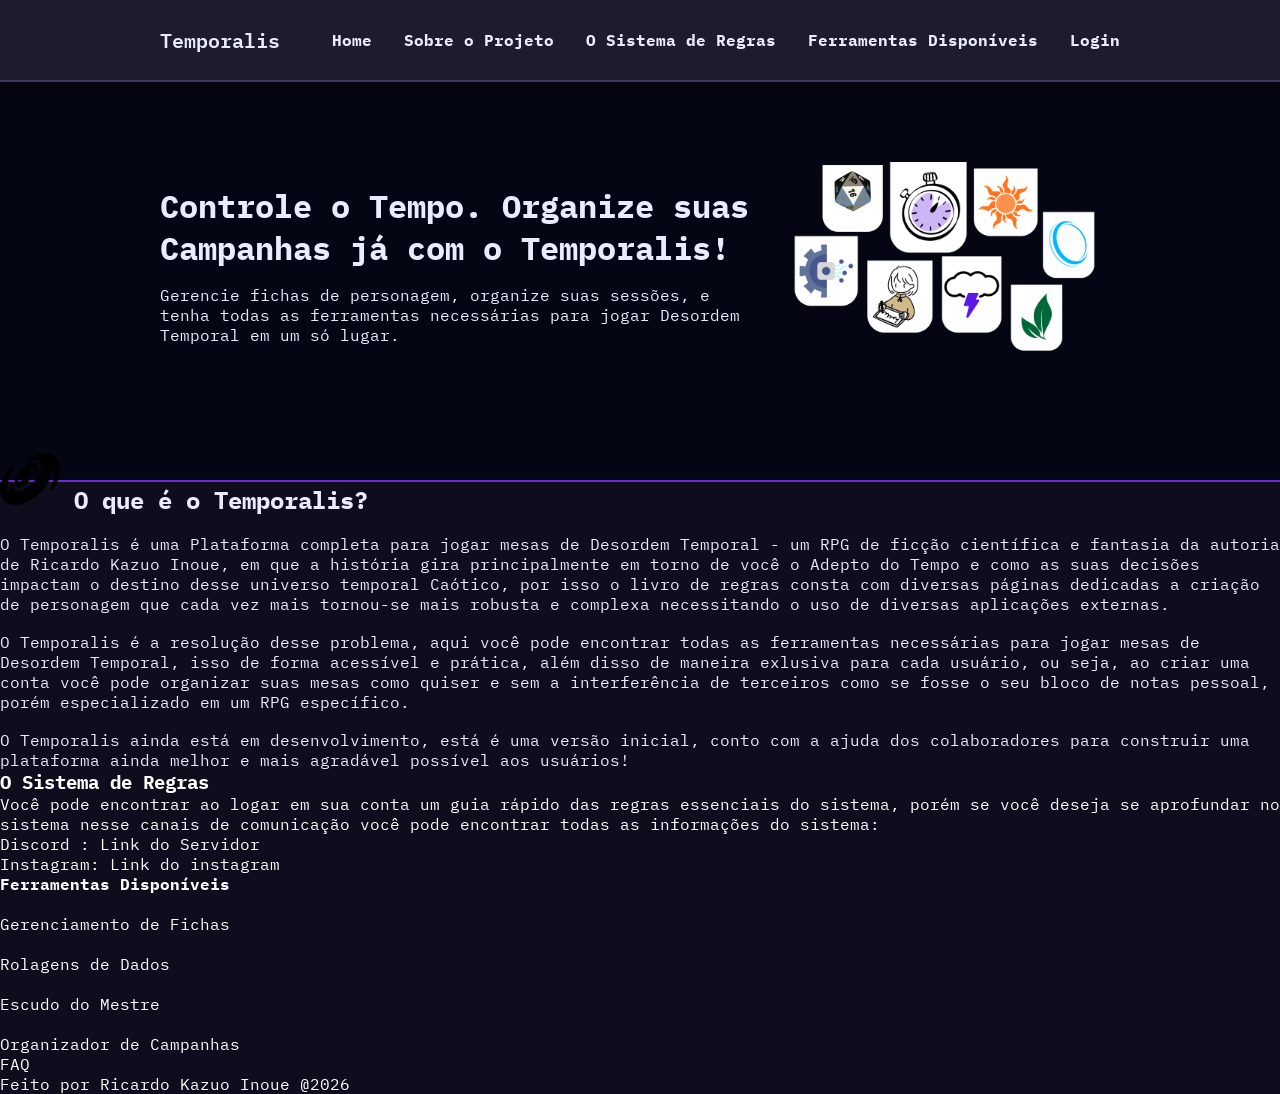
==== index.html @ dd75ac4f "-Homepage" ====
<!DOCTYPE html>
<html lang="en">
<head>
    <meta charset="UTF-8">
    <meta name="viewport" content="width=device-width, initial-scale=1.0">
    <link rel="stylesheet" href="style.css">
    <title> Desordem Temporal RPG - Organize Suas Mesas e Fichas </title>
</head>
<body>
    
    <header>  
    <nav> 
        <span class ="titulo"> Temporalis </span>

        <ul class = "links"> 
        <li> <a> Home </a> </li>
        <li> <a> Sobre o Projeto </a> </li>
        <li> <a> O Sistema de Regras </a> </li>
        <li> <a> Ferramentas Disponíveis </a> </li>
        <li> <a> Login </a> </li>
        </ul>
    </nav>
    </header>

    <main> 
        <div class = "banner"> 

        <div class = "texto_apresentacao"> 
        <h1> Controle o Tempo. Organize suas Campanhas já com o Temporalis!</h1>
        <p> Gerencie fichas de personagem, organize suas sessões, e tenha todas as ferramentas necessárias para jogar Desordem Temporal em um só lugar.  </p>
        </div>

        <div class = "imagem_banner"> 
            <img src = "img/banner.png" > 
        </div>

        </div>
        <div class = "sobre"> 
  <h2> <img src="img/spiral.png">  O que é o Temporalis? </h2>
<p> O Temporalis é uma Plataforma completa para jogar mesas de Desordem Temporal - um RPG de ficção científica e fantasia da autoria de Ricardo Kazuo Inoue, em que a história gira principalmente em torno de você o Adepto do Tempo e como as suas decisões impactam o destino desse universo temporal Caótico, por isso o livro de regras consta com diversas páginas dedicadas a criação de personagem que cada vez mais tornou-se mais robusta e complexa necessitando o uso de diversas aplicações externas.</p>
<p> O Temporalis é a resolução desse problema, aqui você pode encontrar todas as ferramentas necessárias para jogar mesas de Desordem Temporal, isso de forma acessível e prática, além disso de maneira exlusiva para cada usuário, ou seja, ao criar uma conta você pode organizar suas mesas como quiser e sem a interferência de terceiros como se fosse o seu bloco de notas pessoal, porém especializado em um RPG específico. </p>
<p> O Temporalis ainda está em desenvolvimento, está é uma versão inicial, conto com a ajuda dos colaboradores para construir uma plataforma ainda melhor e mais agradável possível aos usuários!</p>
</div>

    <div class = "sistema_regras"> 
        <h3> O Sistema de Regras </h3>
        <p> Você pode encontrar ao logar em sua conta um guia rápido das regras essenciais do sistema, porém se você deseja se aprofundar no sistema nesse canais de comunicação você pode encontrar todas as informações do sistema: </p>
        <div class = "card_contato"> 
            <p> Discord : Link do Servidor </p>
            <p> Instagram:  Link do instagram </p>
        </div>
    </div>

    <div class = "ferramentas"> 
        <h4> Ferramentas Disponíveis </h4>
        <div class = "cards"> 
            <div class = "fichas">
                <img src = "">
                <p> Gerenciamento de Fichas</p>
                 </div>

                 <div class = "dados">
                <img src = "">
                <p> Rolagens de Dados</p>
                 </div>

                 <div class = "Mestre">
                     <img src = "">
                <p> Escudo do Mestre </p>
                 </div>

                 <div class = "campanhas">
                     <img src = "">
                <p> Organizador de Campanhas </p>
                 </div>
        </div>
    </div>

    <div class = "FAQ"> 
        <p> FAQ </p>
    </div>
    
    <footer> 
        Feito por Ricardo Kazuo Inoue @2026
    </footer>

    </main>

   
</body>
</html>
---- style.css ----
@import url('https://fonts.googleapis.com/css2?family=IBM+Plex+Mono:ital,wght@0,100;0,200;0,300;0,400;0,500;0,600;0,700;1,100;1,200;1,300;1,400;1,500;1,600;1,700&family=Merriweather:ital,opsz,wght@0,18..144,300..900;1,18..144,300..900&display=swap');

* {
    margin: 0;
    padding: 0;
    box-sizing: border-box;
}

body {
    background-color: #0F0C1D;
    color: white;
    font-family: IBM Plex Mono, monospace;
}

a {
    text-decoration: none;
}

ul {
    list-style: none;
}

nav {
    background-color: #1E1B2E;
    border-bottom: solid #3D375E 2px;
    max-width: 100%;
    margin: auto; 
    padding: 24px 160px;
    display: flex;
    flex-direction: row;
    justify-content: space-between;
    align-items: center;
}

.titulo {
    font-size: 20px;
    font-weight: 600;
    color: #EAECFB;
    
   
}

.links {
    display: flex;
    flex-direction: row;
    font-weight: bold;
    gap: 32px;
    color: #EAECFB;
}

main {
    display: flex;
    flex-direction: column;
    background-color: #050614;
    border-bottom: solid #6D28D9 2px;
    height: 400px;
    max-width: 1920px;
}

.banner {
    display: flex;
    flex-direction: row; 
    justify-content: space-between;
    align-items: center;

    padding: 80px 160px;
}

.texto_apresentacao {
    display: flex;
    flex-direction: column;
    gap: 16px;
    max-width: 600px; 
    color: #EAECFB;
}

.texto_apresentacao h1 {
    font-size: 32px;
    color: #EAECFB;
}

.imagem_banner img{
    width: 500px;
    max-width: 100%;
}

.sobre {
    display: flex;
    flex-direction: column;
    align-items: flex-start;
    gap: 18px;
    font-size: 16px;
    color: #EAECFB;
}
.sobre img {
    width: 60px;
    height: 60px;
}
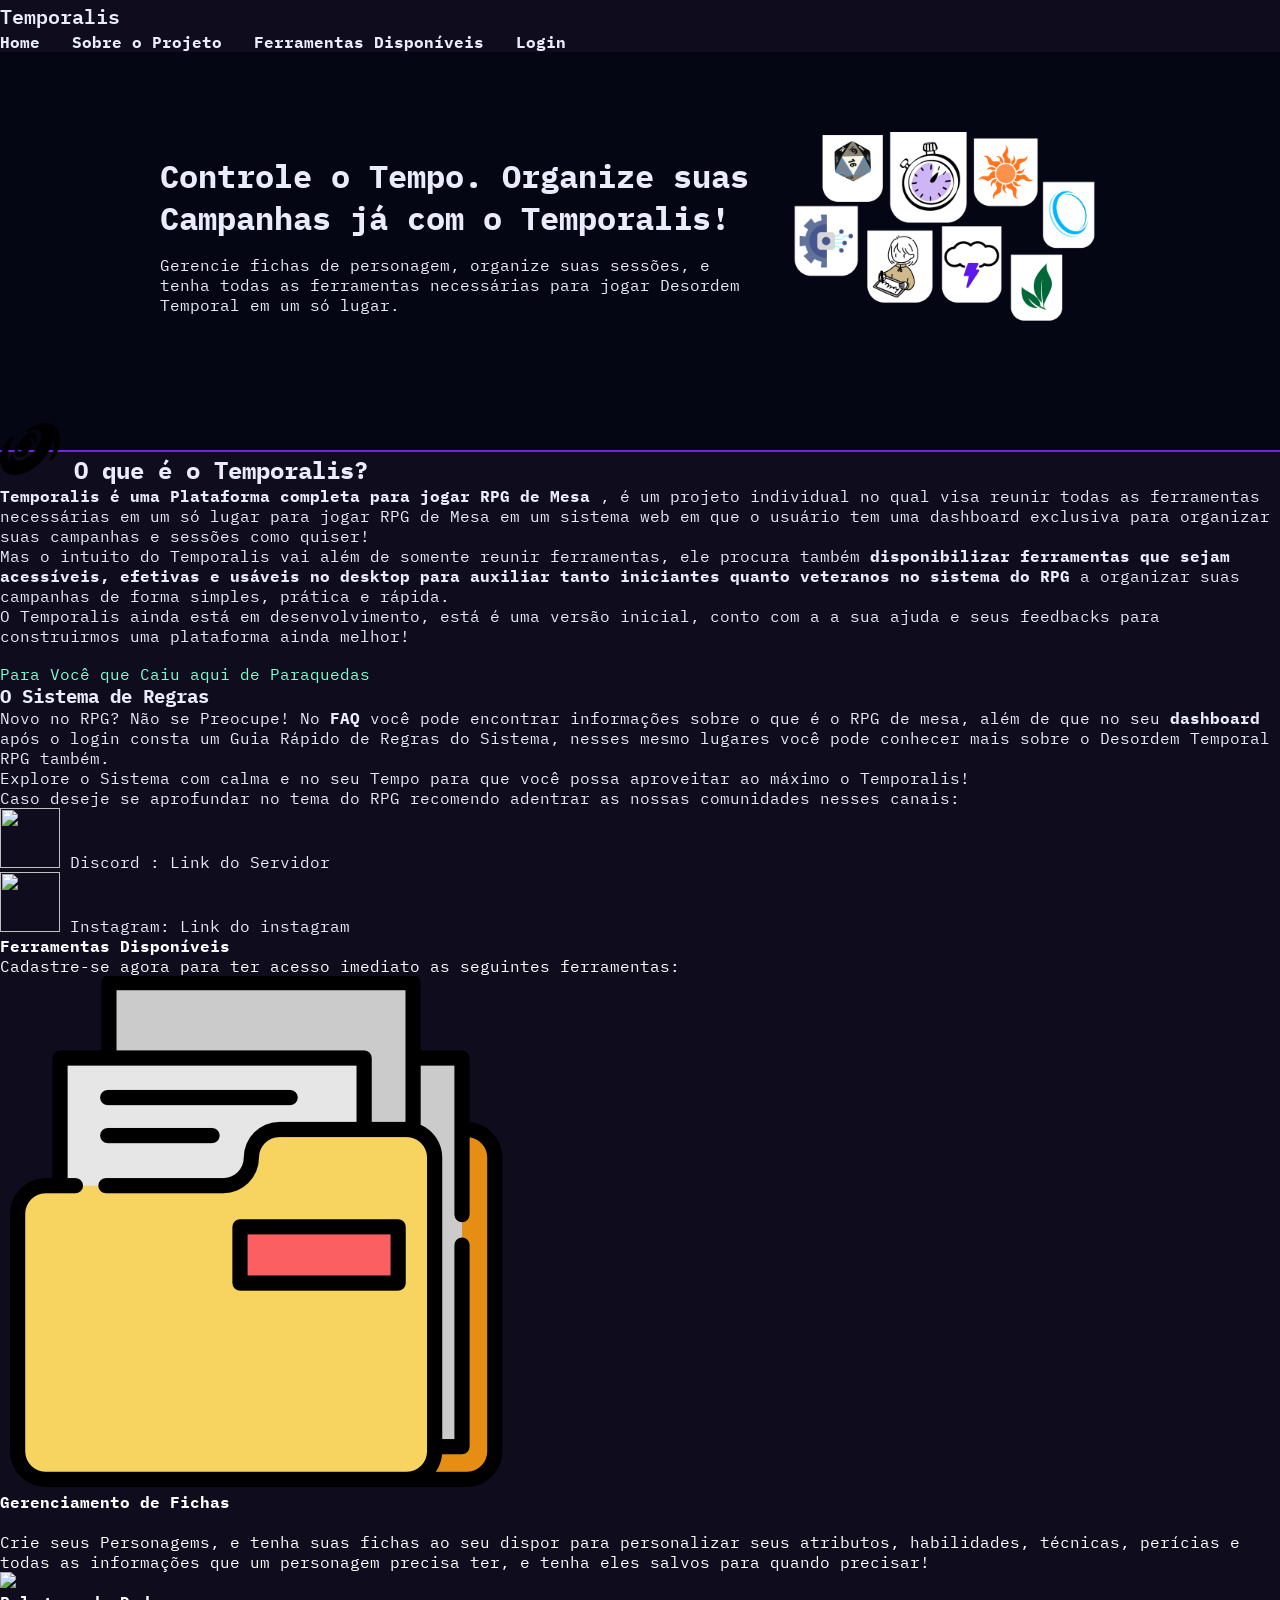
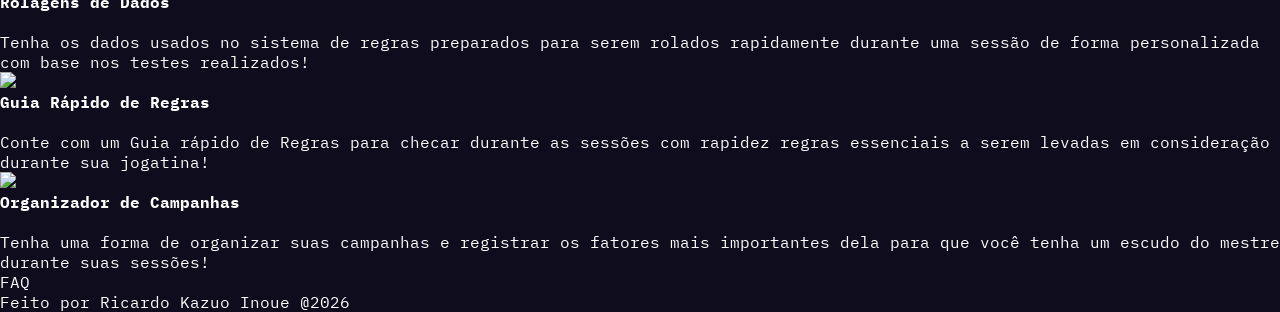
==== commit a5cfcbae: "- Mudança nos Títulos" ====
--- a/index.html
+++ b/index.html
@@ -4,22 +4,21 @@
     <meta charset="UTF-8">
     <meta name="viewport" content="width=device-width, initial-scale=1.0">
     <link rel="stylesheet" href="style.css">
-    <title> Desordem Temporal RPG - Organize Suas Mesas e Fichas </title>
+    <title> Temporalis - Organize Suas Mesas e Fichas </title>
 </head>
 <body>
     
     <header>  
-    <nav> 
+    <div class = "nav">
         <span class ="titulo"> Temporalis </span>
 
         <ul class = "links"> 
         <li> <a> Home </a> </li>
         <li> <a> Sobre o Projeto </a> </li>
-        <li> <a> O Sistema de Regras </a> </li>
         <li> <a> Ferramentas Disponíveis </a> </li>
         <li> <a> Login </a> </li>
         </ul>
-    </nav>
+    </div>
     </header>
 
     <main> 
@@ -36,42 +35,71 @@
 
         </div>
         <div class = "sobre"> 
-  <h2> <img src="img/spiral.png">  O que é o Temporalis? </h2>
-<p> O Temporalis é uma Plataforma completa para jogar mesas de Desordem Temporal - um RPG de ficção científica e fantasia da autoria de Ricardo Kazuo Inoue, em que a história gira principalmente em torno de você o Adepto do Tempo e como as suas decisões impactam o destino desse universo temporal Caótico, por isso o livro de regras consta com diversas páginas dedicadas a criação de personagem que cada vez mais tornou-se mais robusta e complexa necessitando o uso de diversas aplicações externas.</p>
-<p> O Temporalis é a resolução desse problema, aqui você pode encontrar todas as ferramentas necessárias para jogar mesas de Desordem Temporal, isso de forma acessível e prática, além disso de maneira exlusiva para cada usuário, ou seja, ao criar uma conta você pode organizar suas mesas como quiser e sem a interferência de terceiros como se fosse o seu bloco de notas pessoal, porém especializado em um RPG específico. </p>
-<p> O Temporalis ainda está em desenvolvimento, está é uma versão inicial, conto com a ajuda dos colaboradores para construir uma plataforma ainda melhor e mais agradável possível aos usuários!</p>
+  <div class = "texto_sobre"> 
+    <h2> <img class = "espiral" src="img/spiral.png">  O que é o Temporalis? </h2>
+<p> <strong>  Temporalis é uma Plataforma completa para jogar RPG de Mesa </strong>, é um projeto individual no qual visa reunir todas as ferramentas necessárias em um só lugar para jogar RPG de Mesa em um sistema web em que o usuário tem uma dashboard exclusiva para organizar suas campanhas e sessões como quiser!  </p>
+<p> Mas o intuito do Temporalis vai além de somente reunir ferramentas, ele procura também <strong> disponibilizar ferramentas que sejam acessíveis, efetivas e usáveis no desktop para auxiliar tanto iniciantes quanto veteranos no sistema do RPG </strong> a organizar suas campanhas de forma simples, prática e rápida.  </p>
+<p> O Temporalis ainda está em desenvolvimento, está é uma versão inicial, conto com a a sua ajuda e seus feedbacks para construirmos uma plataforma ainda melhor! </p>
 </div>
 
-    <div class = "sistema_regras"> 
+<div class="card_regras"> 
+<div class = "texto_sistema_regras"> 
+        <span style = "color:aquamarine;"> Para Você que Caiu aqui de Paraquedas </span>
         <h3> O Sistema de Regras </h3>
-        <p> Você pode encontrar ao logar em sua conta um guia rápido das regras essenciais do sistema, porém se você deseja se aprofundar no sistema nesse canais de comunicação você pode encontrar todas as informações do sistema: </p>
-        <div class = "card_contato"> 
-            <p> Discord : Link do Servidor </p>
-            <p> Instagram:  Link do instagram </p>
+        <p> Novo no RPG? Não se Preocupe! No <strong> FAQ </strong> você pode encontrar informações sobre o que é o RPG de mesa, além de que no seu <strong> dashboard </strong> após o login consta um Guia Rápido de Regras do Sistema, nesses mesmo lugares você pode conhecer mais sobre o Desordem Temporal RPG também. </p>
+        <p> Explore o Sistema com calma e no seu Tempo para que você possa aproveitar ao máximo o Temporalis! </p>
+        <p> Caso deseje se aprofundar no tema do RPG recomendo adentrar as nossas comunidades nesses canais: </p>
+        <div> 
+            <p> <img class="imagems_card_regras" src="img/discord.png"> Discord : Link do Servidor </p>
+            <p> <img class="imagems_card_regras" src = "img/instagram.png"> Instagram:  Link do instagram </p>
         </div>
     </div>
+</div>
+</div>
+
 
     <div class = "ferramentas"> 
-        <h4> Ferramentas Disponíveis </h4>
+        <h4 class = "titulo_ferramentas"> Ferramentas Disponíveis </h4>
+        <p> Cadastre-se agora para ter acesso imediato as seguintes ferramentas:</p>
         <div class = "cards"> 
-            <div class = "fichas">
-                <img src = "">
-                <p> Gerenciamento de Fichas</p>
+            <div class = "card_ferramenta">
+                <img class = "img_ferramentas" src = "img/pasta.png">
+
+                <div class = "texto_card"> 
+                <strong> <p> Gerenciamento de Fichas</p> </strong> <br>
+                <p> Crie seus Personagems, e tenha suas fichas ao seu dispor para personalizar seus atributos, habilidades, técnicas, perícias e todas as informações que um personagem precisa ter, e tenha eles salvos para quando precisar!</p>
+                </div>
+
                  </div>
 
-                 <div class = "dados">
-                <img src = "">
-                <p> Rolagens de Dados</p>
+                 <div class = "card_ferramenta">
+                <img class = "img_ferramentas" src = "img/d20.png">
+
+                <div class = "texto_card">
+                <strong> <p> Rolagens de Dados</p> </strong> <br>
+                <p> Tenha os dados usados no sistema de regras preparados para serem rolados rapidamente durante uma sessão de forma personalizada com base nos testes realizados! </p>
+                </div>
+
                  </div>
 
-                 <div class = "Mestre">
-                     <img src = "">
-                <p> Escudo do Mestre </p>
+                 <div class = "card_ferramenta">
+                     <img class = "img_ferramentas" src = "img/livro.png">
+
+                <div class = "texto_card">
+                <strong> <p> Guia Rápido de Regras </p> </strong> <br>
+                <p> Conte com um Guia rápido de Regras para checar durante as sessões com rapidez regras essenciais a serem levadas em consideração durante sua jogatina! </p>
+                </div>
+
                  </div>
 
-                 <div class = "campanhas">
-                     <img src = "">
-                <p> Organizador de Campanhas </p>
+                 <div class = "card_ferramenta">
+                     <img class = "img_ferramentas" src = "img/mapa.png">
+
+                <div class = "texto_card">
+                <strong> <p> Organizador de Campanhas </p> </strong>  <br>
+                <p> Tenha uma forma de organizar suas campanhas e registrar os fatores mais importantes dela para que você tenha um escudo do mestre durante suas sessões! </p>
+                </div>
+                  
                  </div>
         </div>
     </div>
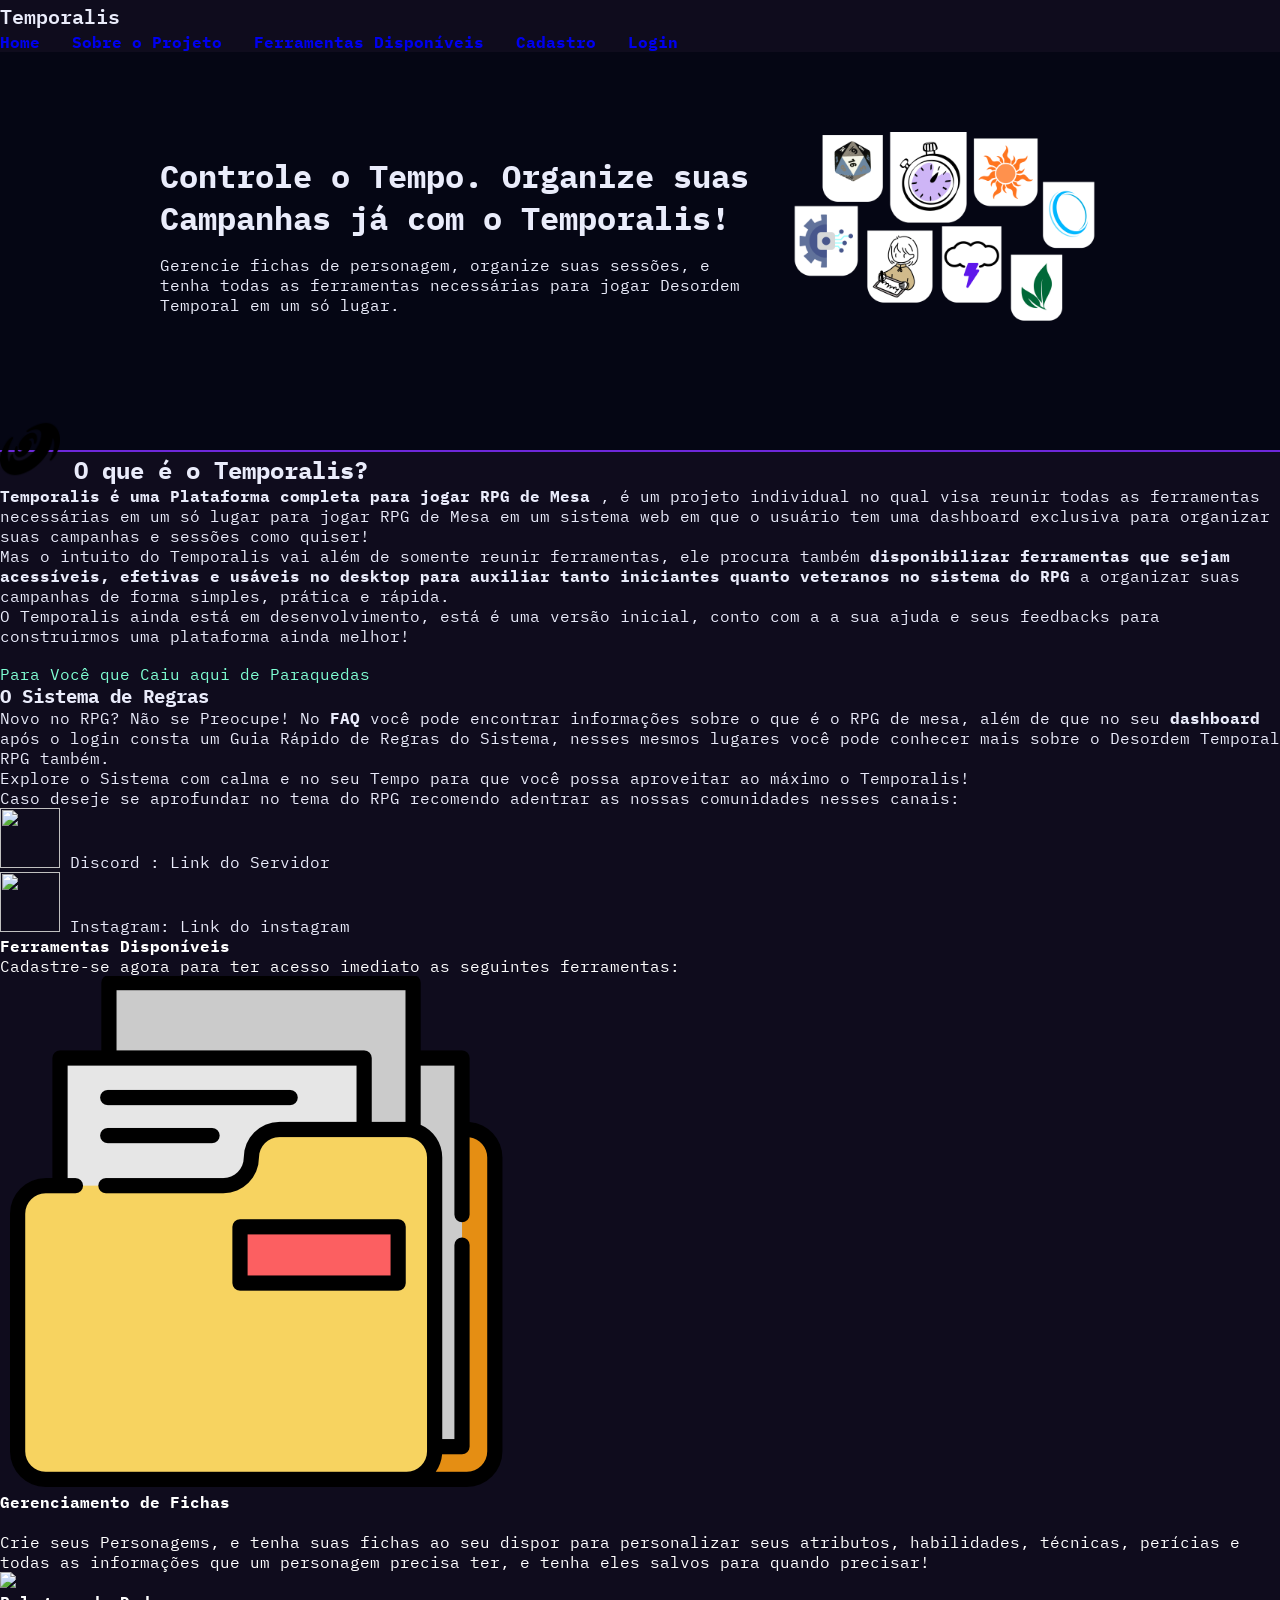
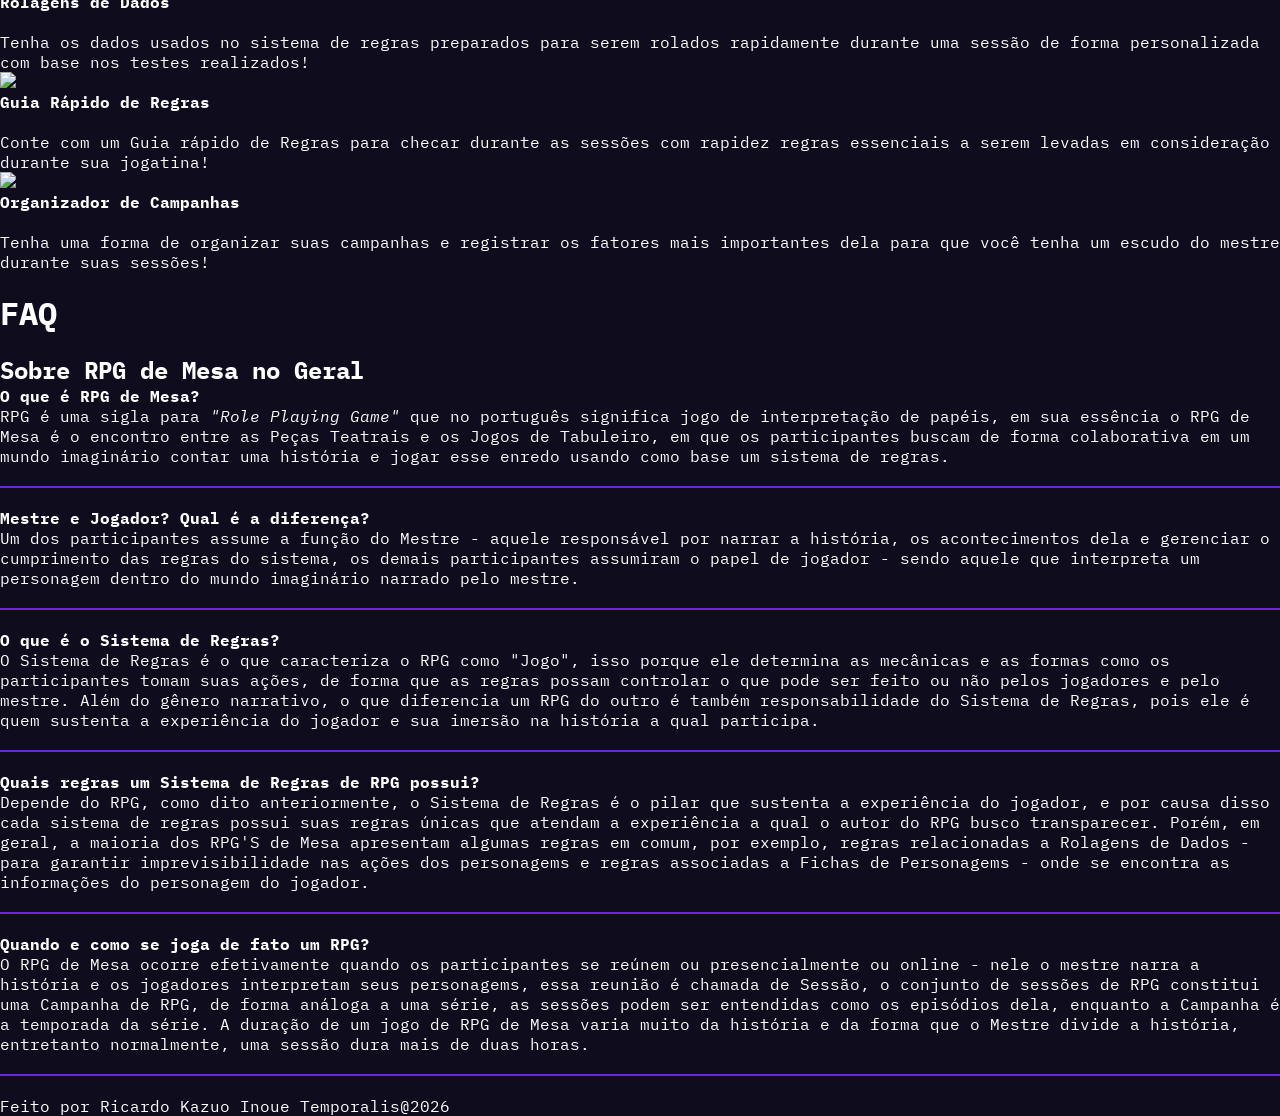
==== commit 41b26693: "Links" ====
--- a/index.html
+++ b/index.html
@@ -1,119 +1,182 @@
 <!DOCTYPE html>
 <html lang="en">
+
 <head>
     <meta charset="UTF-8">
     <meta name="viewport" content="width=device-width, initial-scale=1.0">
     <link rel="stylesheet" href="style.css">
     <title> Temporalis - Organize Suas Mesas e Fichas </title>
 </head>
+
 <body>
-    
-    <header>  
-    <div class = "nav">
-        <span class ="titulo"> Temporalis </span>
 
-        <ul class = "links"> 
-        <li> <a> Home </a> </li>
-        <li> <a> Sobre o Projeto </a> </li>
-        <li> <a> Ferramentas Disponíveis </a> </li>
-        <li> <a> Login </a> </li>
-        </ul>
-    </div>
+    <header>
+        <div class="nav">
+            <span class="titulo"> Temporalis </span>
+
+            <ul class="links">
+                <li> <a href = "#"> Home </a> </li>
+                <li> <a href = "#sobre"> Sobre o Projeto </a> </li>
+                <li> <a href = "#ferramentas"> Ferramentas Disponíveis </a> </li>
+                <li> <a href = "cadastro.html"> Cadastro </a> </li>
+                <li> <a href = "login.html"> Login </a> </li>
+            </ul>
+        </div>
     </header>
 
-    <main> 
-        <div class = "banner"> 
+    <main>
+        <div class="banner">
 
-        <div class = "texto_apresentacao"> 
-        <h1> Controle o Tempo. Organize suas Campanhas já com o Temporalis!</h1>
-        <p> Gerencie fichas de personagem, organize suas sessões, e tenha todas as ferramentas necessárias para jogar Desordem Temporal em um só lugar.  </p>
+            <div class="texto_apresentacao">
+                <h1> Controle o Tempo. Organize suas Campanhas já com o Temporalis!</h1>
+                <p> Gerencie fichas de personagem, organize suas sessões, e tenha todas as ferramentas necessárias para
+                    jogar Desordem Temporal em um só lugar. </p>
+            </div>
+
+            <div class="imagem_banner">
+                <img src="img/banner.png">
+            </div>
+
+        </div>
+        <div class="sobre">
+            <div class="texto_sobre">
+                <h2> <img class="espiral" src="img/spiral.png"> O que é o Temporalis? </h2>
+                <p> <strong> Temporalis é uma Plataforma completa para jogar RPG de Mesa </strong>, é um projeto
+                    individual no qual visa reunir todas as ferramentas necessárias em um só lugar para jogar RPG de
+                    Mesa em um sistema web em que o usuário tem uma dashboard exclusiva para organizar suas campanhas e
+                    sessões como quiser! </p>
+                <p> Mas o intuito do Temporalis vai além de somente reunir ferramentas, ele procura também <strong>
+                        disponibilizar ferramentas que sejam acessíveis, efetivas e usáveis no desktop para auxiliar
+                        tanto iniciantes quanto veteranos no sistema do RPG </strong> a organizar suas campanhas de
+                    forma simples, prática e rápida. </p>
+                <p> O Temporalis ainda está em desenvolvimento, está é uma versão inicial, conto com a a sua ajuda e
+                    seus feedbacks para construirmos uma plataforma ainda melhor! </p>
+            </div>
+
+            <div class="card_regras">
+                <div class="texto_sistema_regras">
+                    <span style="color:aquamarine;"> Para Você que Caiu aqui de Paraquedas </span>
+                    <h3> O Sistema de Regras </h3>
+                    <p> Novo no RPG? Não se Preocupe! No <strong> FAQ </strong> você pode encontrar informações sobre o
+                        que é o RPG de mesa, além de que no seu <strong> dashboard </strong> após o login consta um Guia
+                        Rápido de Regras do Sistema, nesses mesmos lugares você pode conhecer mais sobre o Desordem
+                        Temporal RPG também. </p>
+                    <p> Explore o Sistema com calma e no seu Tempo para que você possa aproveitar ao máximo o
+                        Temporalis! </p>
+                    <p> Caso deseje se aprofundar no tema do RPG recomendo adentrar as nossas comunidades nesses canais:
+                    </p>
+                    <div>
+                        <p> <img class="imagems_card_regras" src="img/discord.png"> Discord : Link do Servidor </p>
+                        <p> <img class="imagems_card_regras" src="img/instagram.png"> Instagram: Link do instagram </p>
+                    </div>
+                </div>
+            </div>
         </div>
 
-        <div class = "imagem_banner"> 
-            <img src = "img/banner.png" > 
+
+        <div class="ferramentas">
+            <h4 class="titulo_ferramentas"> Ferramentas Disponíveis </h4>
+            <p> Cadastre-se agora para ter acesso imediato as seguintes ferramentas:</p>
+            <div class="cards">
+                <div class="card_ferramenta">
+                    <img class="img_ferramentas" src="img/pasta.png">
+
+                    <div class="texto_card">
+                        <strong>
+                            <p> Gerenciamento de Fichas</p>
+                        </strong> <br>
+                        <p> Crie seus Personagems, e tenha suas fichas ao seu dispor para personalizar seus atributos,
+                            habilidades, técnicas, perícias e todas as informações que um personagem precisa ter, e
+                            tenha eles salvos para quando precisar!</p>
+                    </div>
+
+                </div>
+
+                <div class="card_ferramenta">
+                    <img class="img_ferramentas" src="img/d20.png">
+
+                    <div class="texto_card">
+                        <strong>
+                            <p> Rolagens de Dados</p>
+                        </strong> <br>
+                        <p> Tenha os dados usados no sistema de regras preparados para serem rolados rapidamente durante
+                            uma sessão de forma personalizada com base nos testes realizados! </p>
+                    </div>
+
+                </div>
+
+                <div class="card_ferramenta">
+                    <img class="img_ferramentas" src="img/livro.png">
+
+                    <div class="texto_card">
+                        <strong>
+                            <p> Guia Rápido de Regras </p>
+                        </strong> <br>
+                        <p> Conte com um Guia rápido de Regras para checar durante as sessões com rapidez regras
+                            essenciais a serem levadas em consideração durante sua jogatina! </p>
+                    </div>
+
+                </div>
+
+                <div class="card_ferramenta">
+                    <img class="img_ferramentas" src="img/mapa.png">
+
+                    <div class="texto_card">
+                        <strong>
+                            <p> Organizador de Campanhas </p>
+                        </strong> <br>
+                        <p> Tenha uma forma de organizar suas campanhas e registrar os fatores mais importantes dela
+                            para que você tenha um escudo do mestre durante suas sessões! </p>
+                    </div>
+
+                </div>
+            </div>
         </div>
 
+        <div class="FAQ">
+            <br>
+            <h1> FAQ </h1>
+            <br>
+
+            <h2> Sobre RPG de Mesa no Geral </h2>
+
+            <h4> O que é RPG de Mesa? </h4>
+            <p> RPG é uma sigla para <i> "Role Playing Game" </i> que no português significa jogo de interpretação de
+                papéis, em sua essência o RPG de Mesa é o encontro entre as Peças Teatrais e os Jogos de Tabuleiro, em que os participantes buscam de forma colaborativa em um mundo imaginário contar uma história e jogar esse enredo usando como base um sistema de regras. </p>
+                <br>
+            <hr style = "border: solid #6D28D9 1px"> 
+                <br>
+              <h4> Mestre e Jogador? Qual é a diferença? </h4>
+            <p> Um dos participantes assume a função do Mestre - aquele responsável por narrar a história, os acontecimentos dela e gerenciar o cumprimento das regras do sistema, os demais participantes assumiram o papel de jogador - sendo aquele que interpreta um personagem dentro do mundo imaginário narrado pelo mestre.  </p>
+                <br>
+            <hr style = "border: solid #6D28D9 1px"> 
+                <br>
         </div>
-        <div class = "sobre"> 
-  <div class = "texto_sobre"> 
-    <h2> <img class = "espiral" src="img/spiral.png">  O que é o Temporalis? </h2>
-<p> <strong>  Temporalis é uma Plataforma completa para jogar RPG de Mesa </strong>, é um projeto individual no qual visa reunir todas as ferramentas necessárias em um só lugar para jogar RPG de Mesa em um sistema web em que o usuário tem uma dashboard exclusiva para organizar suas campanhas e sessões como quiser!  </p>
-<p> Mas o intuito do Temporalis vai além de somente reunir ferramentas, ele procura também <strong> disponibilizar ferramentas que sejam acessíveis, efetivas e usáveis no desktop para auxiliar tanto iniciantes quanto veteranos no sistema do RPG </strong> a organizar suas campanhas de forma simples, prática e rápida.  </p>
-<p> O Temporalis ainda está em desenvolvimento, está é uma versão inicial, conto com a a sua ajuda e seus feedbacks para construirmos uma plataforma ainda melhor! </p>
-</div>
+               <h4> O que é o Sistema de Regras? </h4>
+            <p> O Sistema de Regras é o que caracteriza o RPG como "Jogo", isso porque ele determina as mecânicas e as formas como os participantes tomam suas ações, de forma que as regras possam controlar o que pode ser feito ou não pelos jogadores e pelo mestre. Além do gênero narrativo, o que diferencia um RPG do outro é também responsabilidade do Sistema de Regras, pois ele é quem sustenta a experiência do jogador e sua imersão na história a qual participa. </p>
+                <br>
+            <hr style = "border: solid #6D28D9 1px"> 
+                <br>
 
-<div class="card_regras"> 
-<div class = "texto_sistema_regras"> 
-        <span style = "color:aquamarine;"> Para Você que Caiu aqui de Paraquedas </span>
-        <h3> O Sistema de Regras </h3>
-        <p> Novo no RPG? Não se Preocupe! No <strong> FAQ </strong> você pode encontrar informações sobre o que é o RPG de mesa, além de que no seu <strong> dashboard </strong> após o login consta um Guia Rápido de Regras do Sistema, nesses mesmo lugares você pode conhecer mais sobre o Desordem Temporal RPG também. </p>
-        <p> Explore o Sistema com calma e no seu Tempo para que você possa aproveitar ao máximo o Temporalis! </p>
-        <p> Caso deseje se aprofundar no tema do RPG recomendo adentrar as nossas comunidades nesses canais: </p>
-        <div> 
-            <p> <img class="imagems_card_regras" src="img/discord.png"> Discord : Link do Servidor </p>
-            <p> <img class="imagems_card_regras" src = "img/instagram.png"> Instagram:  Link do instagram </p>
-        </div>
-    </div>
-</div>
-</div>
+               <h4> Quais regras um Sistema de Regras de RPG possui? </h4>
+            <p> Depende do RPG, como dito anteriormente, o Sistema de Regras é o pilar que sustenta a experiência do jogador, e por causa disso cada sistema de regras possui suas regras únicas que atendam a experiência a qual o autor do RPG busco transparecer. Porém, em geral, a maioria dos RPG'S de Mesa apresentam algumas regras em comum, por exemplo, regras relacionadas a Rolagens de Dados - para garantir imprevisibilidade nas ações dos personagems e regras associadas a Fichas de Personagems - onde se encontra as informações do personagem do jogador. </p>
+                <br>
+            <hr style = "border: solid #6D28D9 1px"> 
+                <br>
 
+                <h4> Quando e como se joga de fato um RPG? </h4>
+            <p> O RPG de Mesa ocorre efetivamente quando os participantes se reúnem ou presencialmente ou online - nele o mestre narra a história e os jogadores interpretam seus personagems, essa reunião é chamada de Sessão, o conjunto de sessões de RPG constitui uma Campanha de RPG, de forma análoga a uma série, as sessões podem ser entendidas como os episódios dela, enquanto a Campanha é a temporada da série. A duração de um jogo de RPG de Mesa varia muito da história e da forma que o Mestre divide a história, entretanto normalmente, uma sessão dura mais de duas horas. </p>
+                <br>
+            <hr style = "border: solid #6D28D9 1px"> 
+                <br>
 
-    <div class = "ferramentas"> 
-        <h4 class = "titulo_ferramentas"> Ferramentas Disponíveis </h4>
-        <p> Cadastre-se agora para ter acesso imediato as seguintes ferramentas:</p>
-        <div class = "cards"> 
-            <div class = "card_ferramenta">
-                <img class = "img_ferramentas" src = "img/pasta.png">
-
-                <div class = "texto_card"> 
-                <strong> <p> Gerenciamento de Fichas</p> </strong> <br>
-                <p> Crie seus Personagems, e tenha suas fichas ao seu dispor para personalizar seus atributos, habilidades, técnicas, perícias e todas as informações que um personagem precisa ter, e tenha eles salvos para quando precisar!</p>
-                </div>
-
-                 </div>
-
-                 <div class = "card_ferramenta">
-                <img class = "img_ferramentas" src = "img/d20.png">
-
-                <div class = "texto_card">
-                <strong> <p> Rolagens de Dados</p> </strong> <br>
-                <p> Tenha os dados usados no sistema de regras preparados para serem rolados rapidamente durante uma sessão de forma personalizada com base nos testes realizados! </p>
-                </div>
-
-                 </div>
-
-                 <div class = "card_ferramenta">
-                     <img class = "img_ferramentas" src = "img/livro.png">
-
-                <div class = "texto_card">
-                <strong> <p> Guia Rápido de Regras </p> </strong> <br>
-                <p> Conte com um Guia rápido de Regras para checar durante as sessões com rapidez regras essenciais a serem levadas em consideração durante sua jogatina! </p>
-                </div>
-
-                 </div>
-
-                 <div class = "card_ferramenta">
-                     <img class = "img_ferramentas" src = "img/mapa.png">
-
-                <div class = "texto_card">
-                <strong> <p> Organizador de Campanhas </p> </strong>  <br>
-                <p> Tenha uma forma de organizar suas campanhas e registrar os fatores mais importantes dela para que você tenha um escudo do mestre durante suas sessões! </p>
-                </div>
-                  
-                 </div>
-        </div>
-    </div>
-
-    <div class = "FAQ"> 
-        <p> FAQ </p>
-    </div>
-    
-    <footer> 
-        Feito por Ricardo Kazuo Inoue @2026
-    </footer>
+        <footer>
+            Feito por Ricardo Kazuo Inoue Temporalis@2026
+        </footer>
 
     </main>
 
-   
+
 </body>
+
 </html>
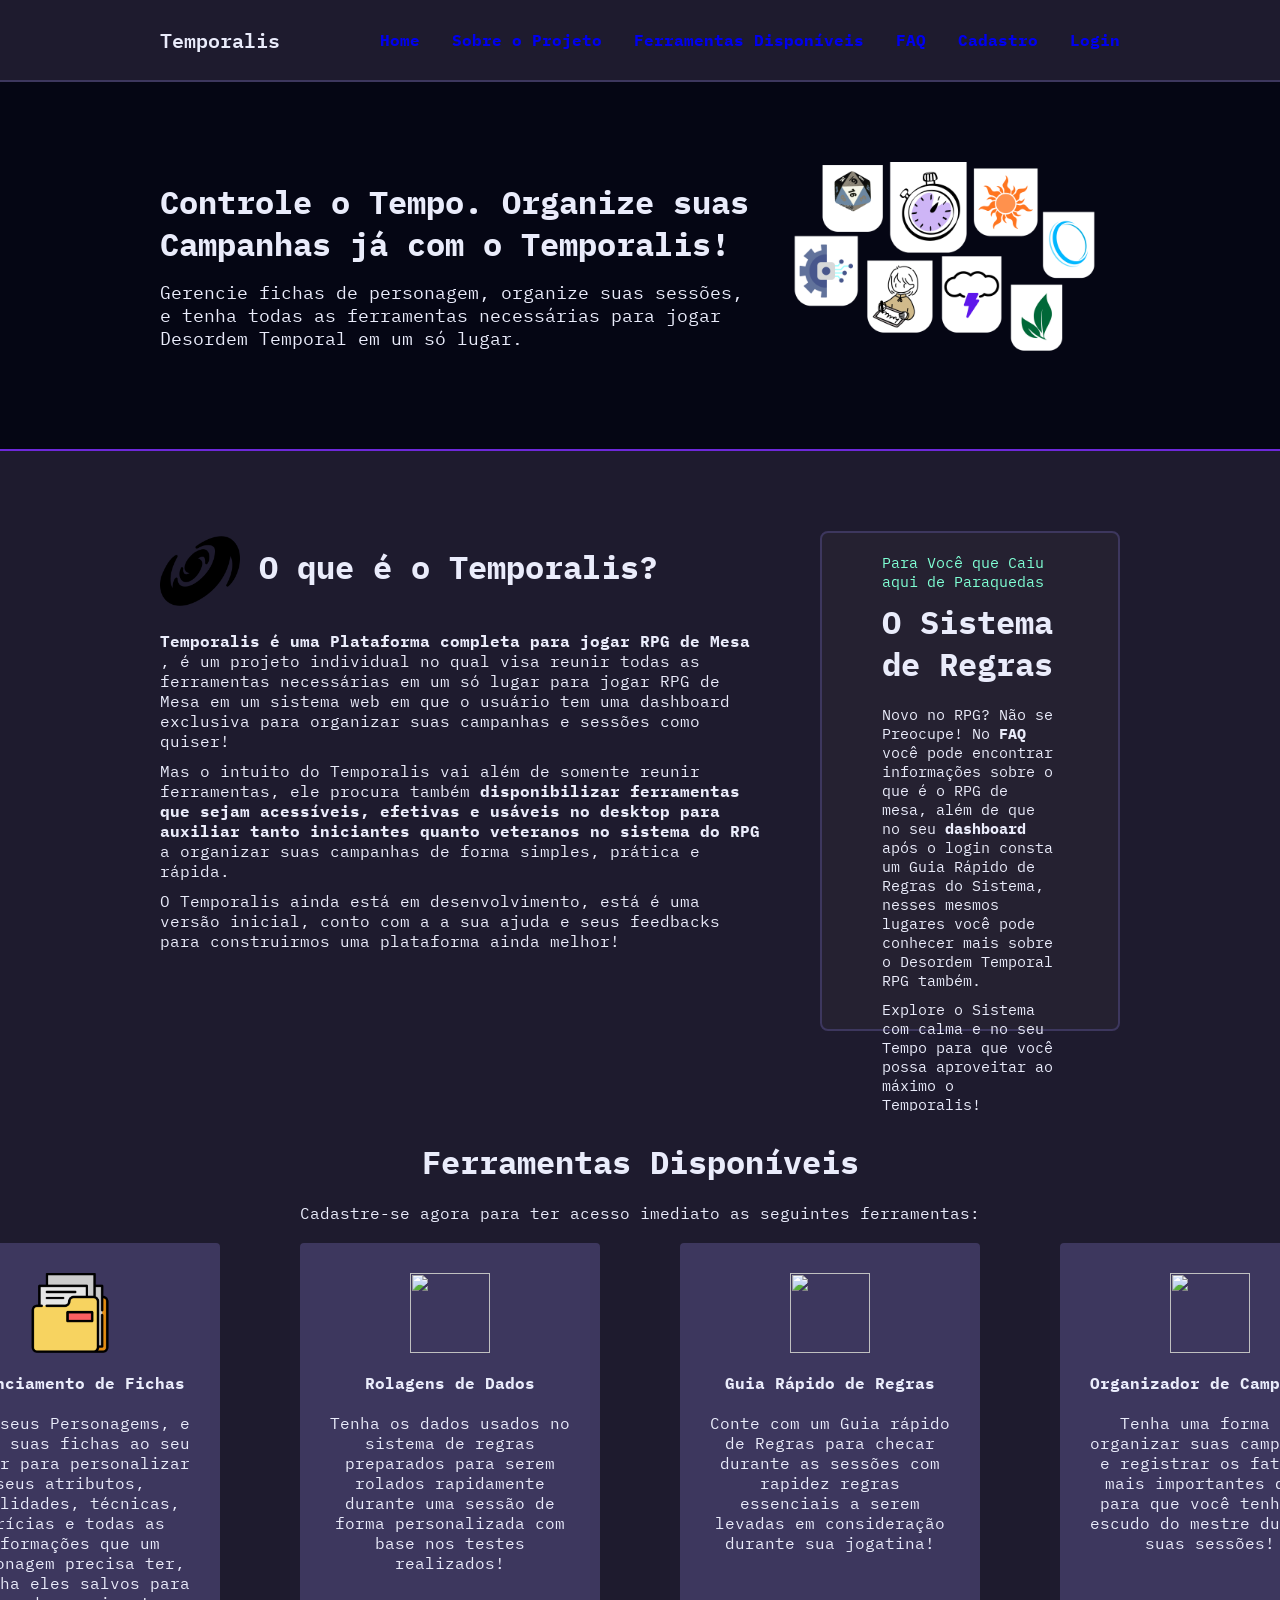
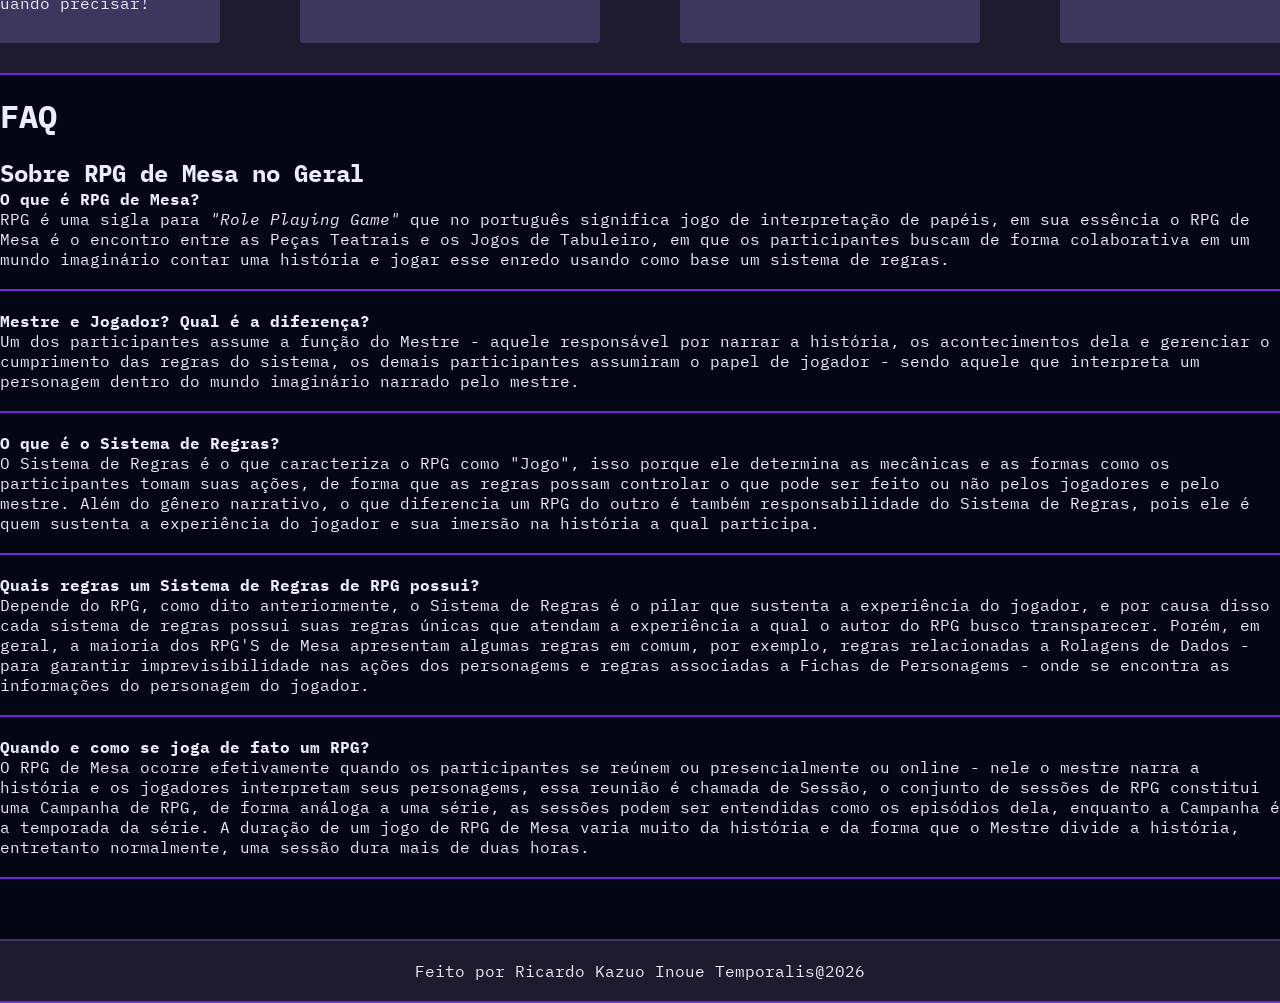
==== commit c3079235: "-CSS Cadastro e Login" ====
--- a/index.html
+++ b/index.html
@@ -18,6 +18,7 @@
                 <li> <a href = "#"> Home </a> </li>
                 <li> <a href = "#sobre"> Sobre o Projeto </a> </li>
                 <li> <a href = "#ferramentas"> Ferramentas Disponíveis </a> </li>
+                <li> <a href = "#FAQ"> FAQ</a> </li>
                 <li> <a href = "cadastro.html"> Cadastro </a> </li>
                 <li> <a href = "login.html"> Login </a> </li>
             </ul>
@@ -38,7 +39,7 @@
             </div>
 
         </div>
-        <div class="sobre">
+        <div id = "sobre" class="sobre">
             <div class="texto_sobre">
                 <h2> <img class="espiral" src="img/spiral.png"> O que é o Temporalis? </h2>
                 <p> <strong> Temporalis é uma Plataforma completa para jogar RPG de Mesa </strong>, é um projeto
@@ -74,7 +75,7 @@
         </div>
 
 
-        <div class="ferramentas">
+        <div id = "ferramentas" class="ferramentas">
             <h4 class="titulo_ferramentas"> Ferramentas Disponíveis </h4>
             <p> Cadastre-se agora para ter acesso imediato as seguintes ferramentas:</p>
             <div class="cards">
@@ -133,7 +134,7 @@
             </div>
         </div>
 
-        <div class="FAQ">
+        <div id = "FAQ" class="FAQ">
             <br>
             <h1> FAQ </h1>
             <br>
--- a/style.css
+++ b/style.css
@@ -8,7 +8,7 @@
 
 body {
     background-color: #0F0C1D;
-    color: white;
+    color: #EAECFB;
     font-family: IBM Plex Mono, monospace;
 }
 
@@ -20,7 +20,7 @@
     list-style: none;
 }
 
-nav {
+.nav {
     background-color: #1E1B2E;
     border-bottom: solid #3D375E 2px;
     max-width: 100%;
@@ -53,7 +53,7 @@
     flex-direction: column;
     background-color: #050614;
     border-bottom: solid #6D28D9 2px;
-    height: 400px;
+    height: auto;
     max-width: 1920px;
 }
 
@@ -62,7 +62,7 @@
     flex-direction: row; 
     justify-content: space-between;
     align-items: center;
-
+    border-bottom: solid #6D28D9 2px;
     padding: 80px 160px;
 }
 
@@ -76,6 +76,10 @@
 
 .texto_apresentacao h1 {
     font-size: 32px;
+    color: #EAECFB;
+}
+.texto_apresentacao p {
+    font-size: 18px;
     color: #EAECFB;
 }
 
@@ -86,13 +90,162 @@
 
 .sobre {
     display: flex;
-    flex-direction: column;
-    align-items: flex-start;
-    gap: 18px;
-    font-size: 16px;
-    color: #EAECFB;
-}
-.sobre img {
-    width: 60px;
-    height: 60px;
+    flex-direction: row;
+    justify-content: space-between;
+    align-items: flex-start; 
+    background-color: #1E1B2E;
+   
+    padding: 80px 160px;
+    gap: 60px; 
+}
+
+.texto_sobre, .texto_sistema_regras {
+    display: flex;
+    flex-direction: column;
+    gap: 10px;
+    max-width: 600px; 
+}
+.card_regras {
+    background-color:#252131;
+    border: solid #3D375E 2px;
+    border-radius: 8px;
+    height: 500px;
+    padding: 20px 60px;
+    font-size: 15px;
+}
+.imagems_card_regras{
+    width: 40px;
+    height: 40px; 
+    vertical-align: middle;
+    
+}
+
+.sobre h2, .sobre h3 {
+    font-size: 32px;
+    color: #EAECFB;
+    padding-bottom: 10px;
+}
+
+.sobre p {
+    color: #EAECFB;
+    
+}
+
+.espiral {
+    width: 80px;
+    height: auto; 
+    vertical-align: middle;
+}
+.ferramentas {
+    display: flex;
+    flex-direction: column;
+    justify-content: space-between;
+    align-items: center;
+    background-color: #1E1B2E;
+    border-bottom: solid #6D28D9 2px;
+    gap: 20px;
+    padding: 30px 50px; 
+}
+.titulo_ferramentas {
+    font-size: 32px;
+    font-weight: bold;
+}
+.cards {
+    display: flex;
+    flex-direction: row;
+    justify-content: space-between;
+    align-items: center;
+    gap: 80px;
+}
+
+.img_ferramentas {
+    width: 80px;
+    height: 80px; 
+    margin-bottom: 20px;
+
+}
+
+.card_ferramenta {
+    display: flex;
+    flex-direction: column;
+    align-items: center;
+    background-color: #3D375E;
+    border-radius: 4px;
+    height: 400px;
+    width: 300px;
+    padding: 30px;
+}
+
+.texto_card {
+    text-align: center;
+}
+
+
+.card_cadastro {
+    background-color: #1E1B2E;
+    border: solid #3D375E 2px;
+    border-radius: 8px;
+    width: 500px;
+    margin: 80px auto;
+    padding: 40px;
+    display: flex;
+    flex-direction: column;
+    gap: 16px;
+}
+
+.card_cadastro h1 {
+    font-size: 22px;
+    text-align: center;
+    margin-bottom: 10px;
+}
+
+.card_cadastro p {
+    font-size: 14px;
+    margin-bottom: 4px;
+}
+
+.card_cadastro input {
+    width: 100%;
+    padding: 10px;
+    border-radius: 4px;
+    border: solid 1px #3D375E;
+    background-color: #0F0C1D;
+    color: #EAECFB;
+    outline: none;
+    transition: 0.2s;
+}
+
+.card_cadastro input:focus {
+    border: solid 1px #6D28D9;
+    box-shadow: 0 0 5px #6D28D9;
+}
+
+.card_cadastro div {
+    font-size: 12px;
+    line-height: 18px;
+}
+
+.card_cadastro button {
+    margin-top: 10px;
+    padding: 12px;
+    background-color: #6D28D9;
+    color: #EAECFB;
+    border: none;
+    border-radius: 4px;
+    font-weight: bold;
+    cursor: pointer;
+    transition: 0.2s;
+}
+
+.card_cadastro button:hover {
+    background-color: #5B21B6;
+    transform: scale(1.02);
+}
+
+footer {
+    text-align: center;
+    padding: 20px;
+    background-color: #1E1B2E;
+    border-top: solid #3D375E 2px;
+    margin-top: 40px;
 }
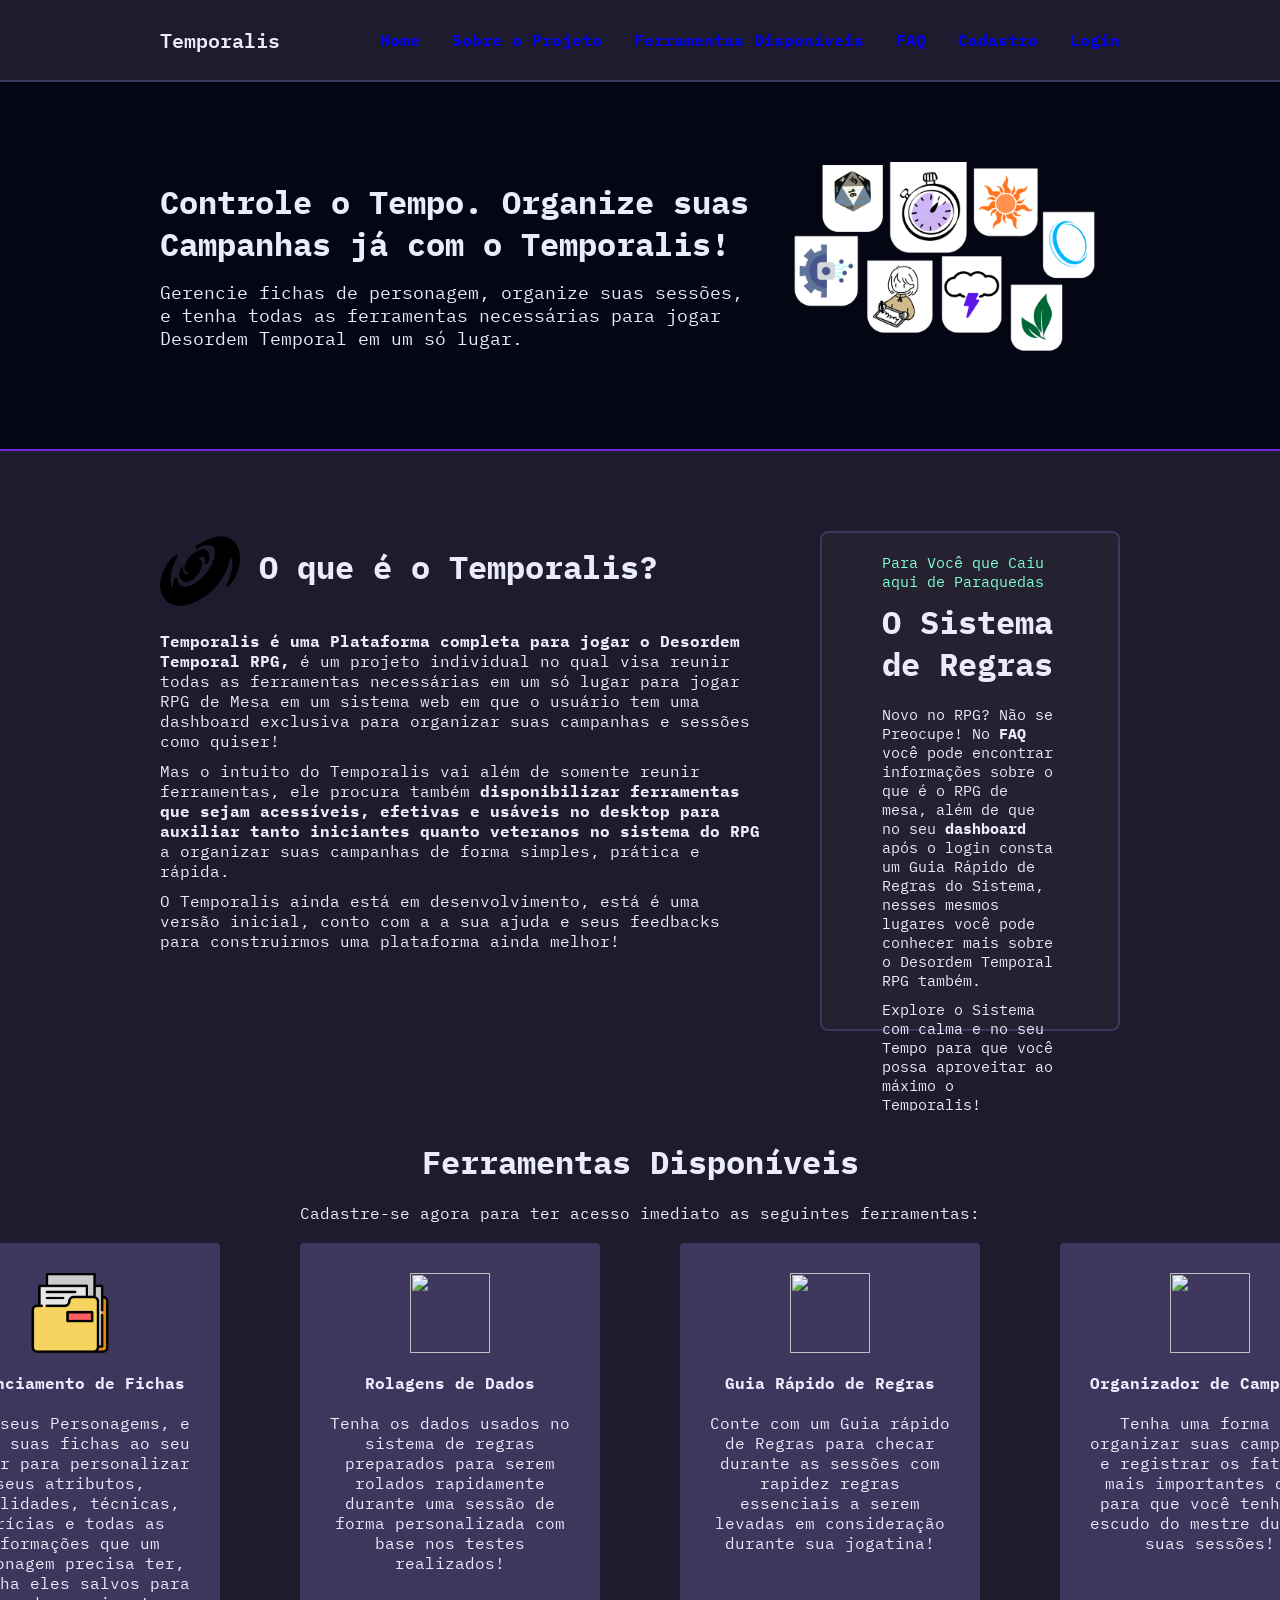
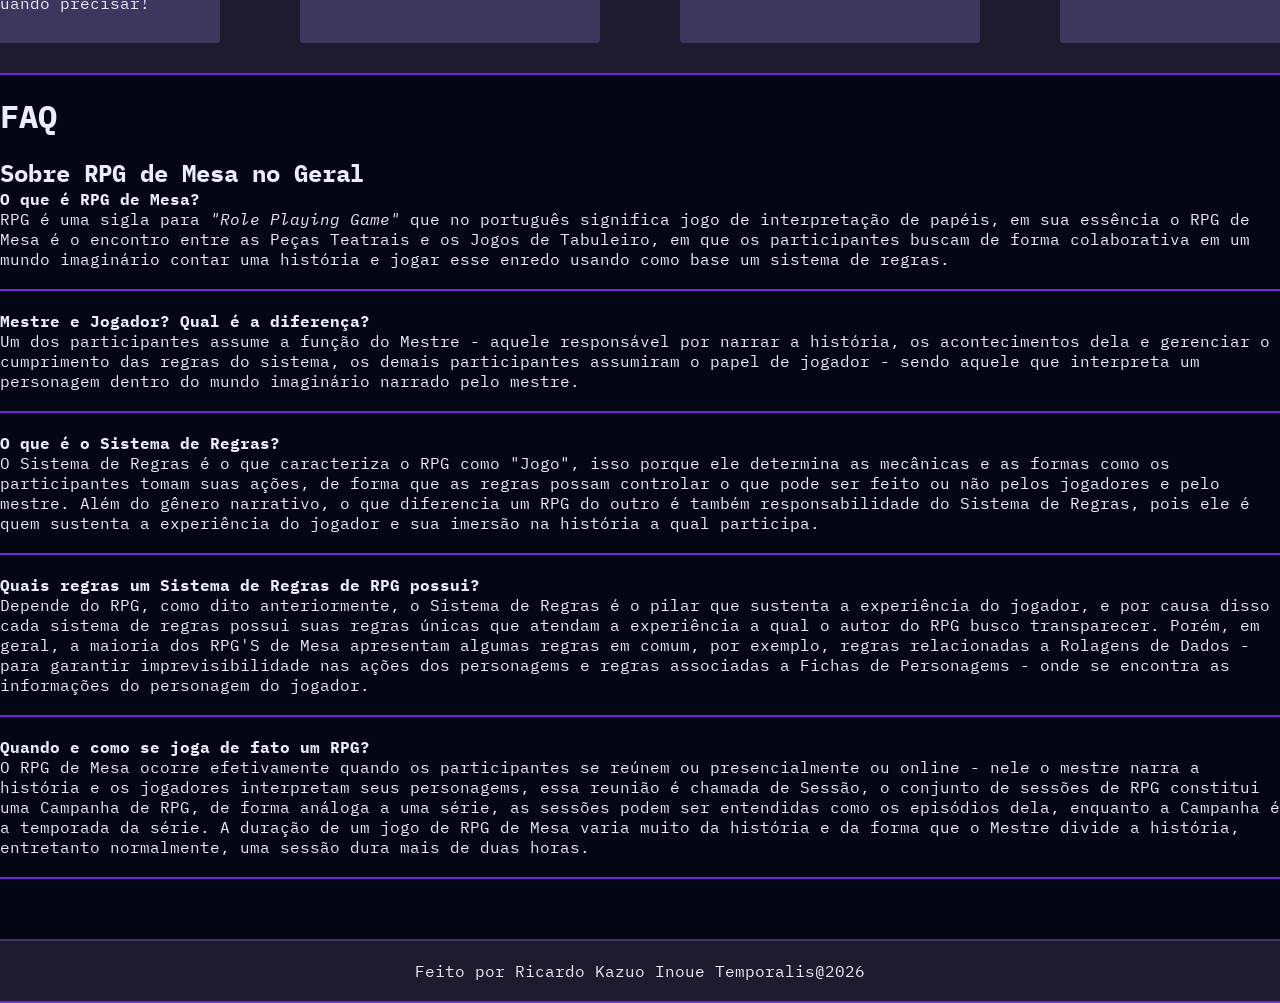
==== commit 9ea63b91: "Validações Cadastro, Início da Dash, Padronização CSS" ====
--- a/index.html
+++ b/index.html
@@ -42,7 +42,7 @@
         <div id = "sobre" class="sobre">
             <div class="texto_sobre">
                 <h2> <img class="espiral" src="img/spiral.png"> O que é o Temporalis? </h2>
-                <p> <strong> Temporalis é uma Plataforma completa para jogar RPG de Mesa </strong>, é um projeto
+                <p> <strong> Temporalis é uma Plataforma completa para jogar o Desordem Temporal RPG, </strong> é um projeto
                     individual no qual visa reunir todas as ferramentas necessárias em um só lugar para jogar RPG de
                     Mesa em um sistema web em que o usuário tem uma dashboard exclusiva para organizar suas campanhas e
                     sessões como quiser! </p>
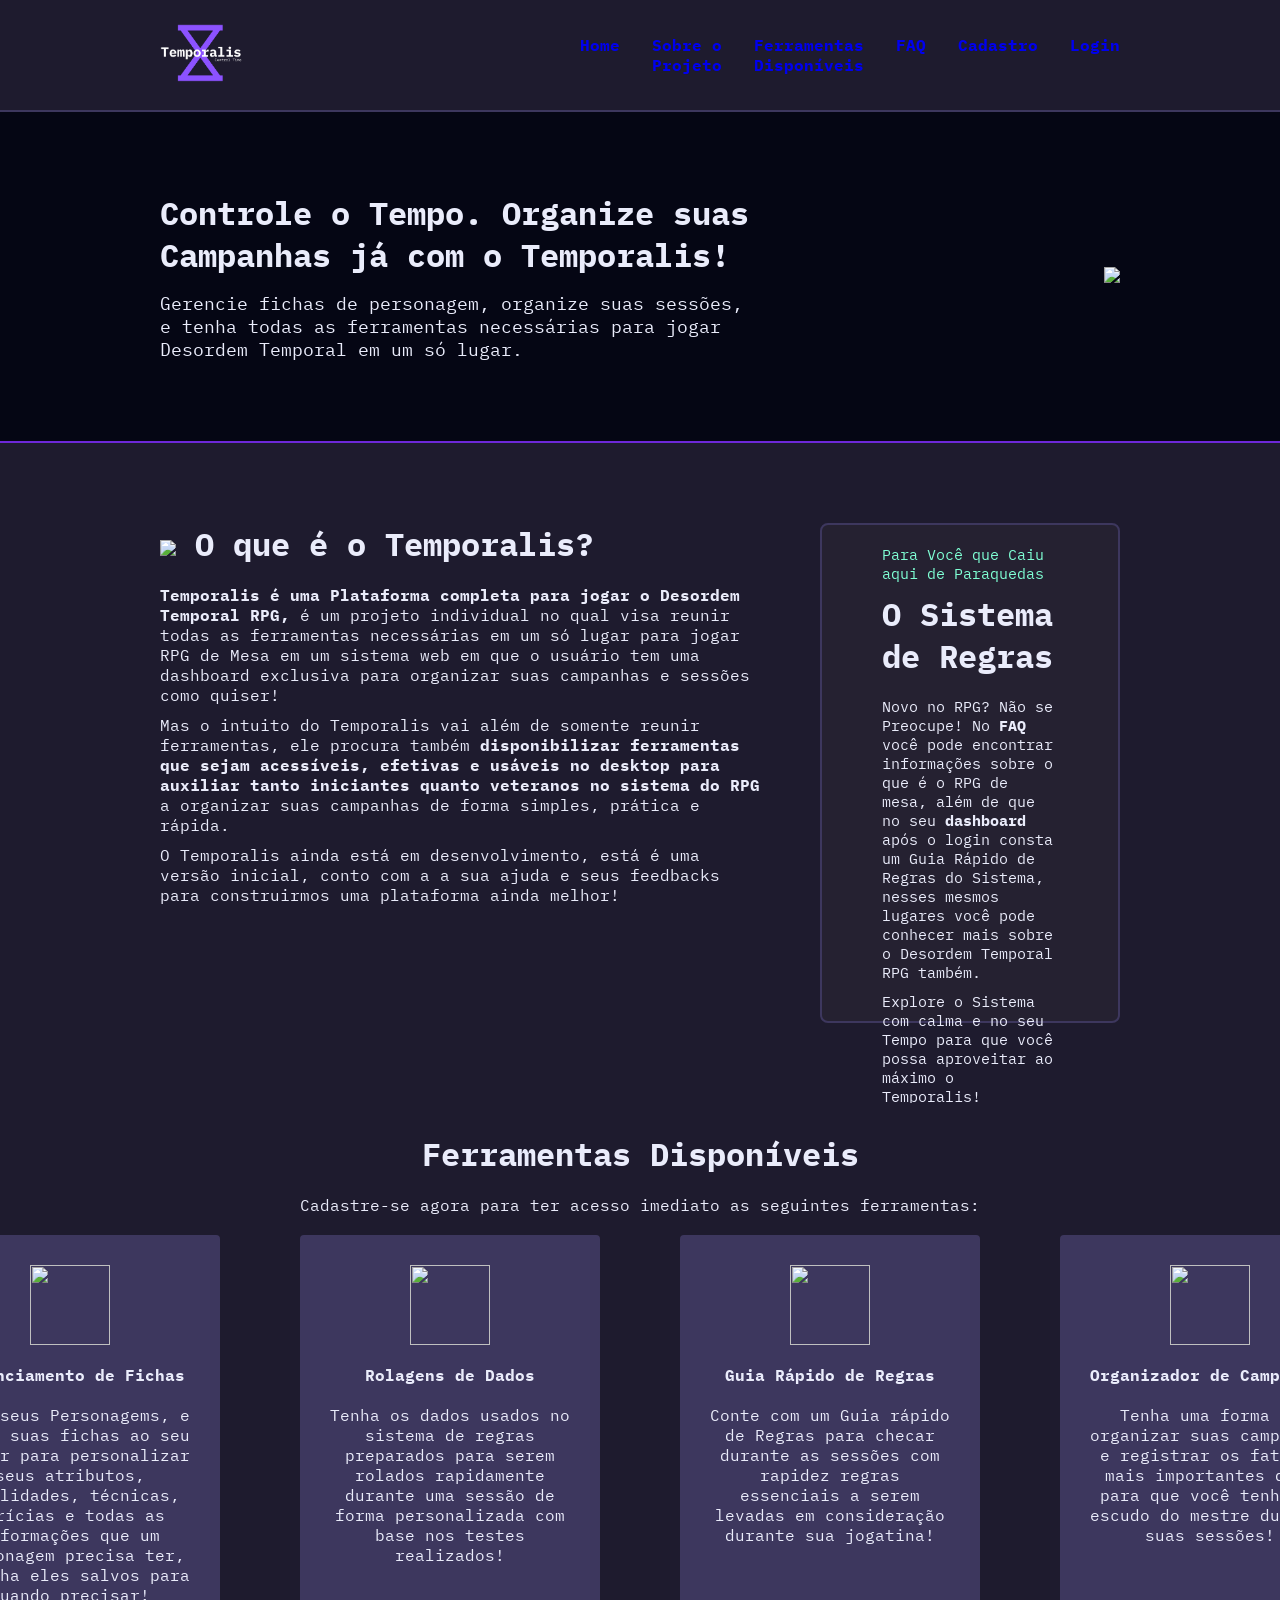
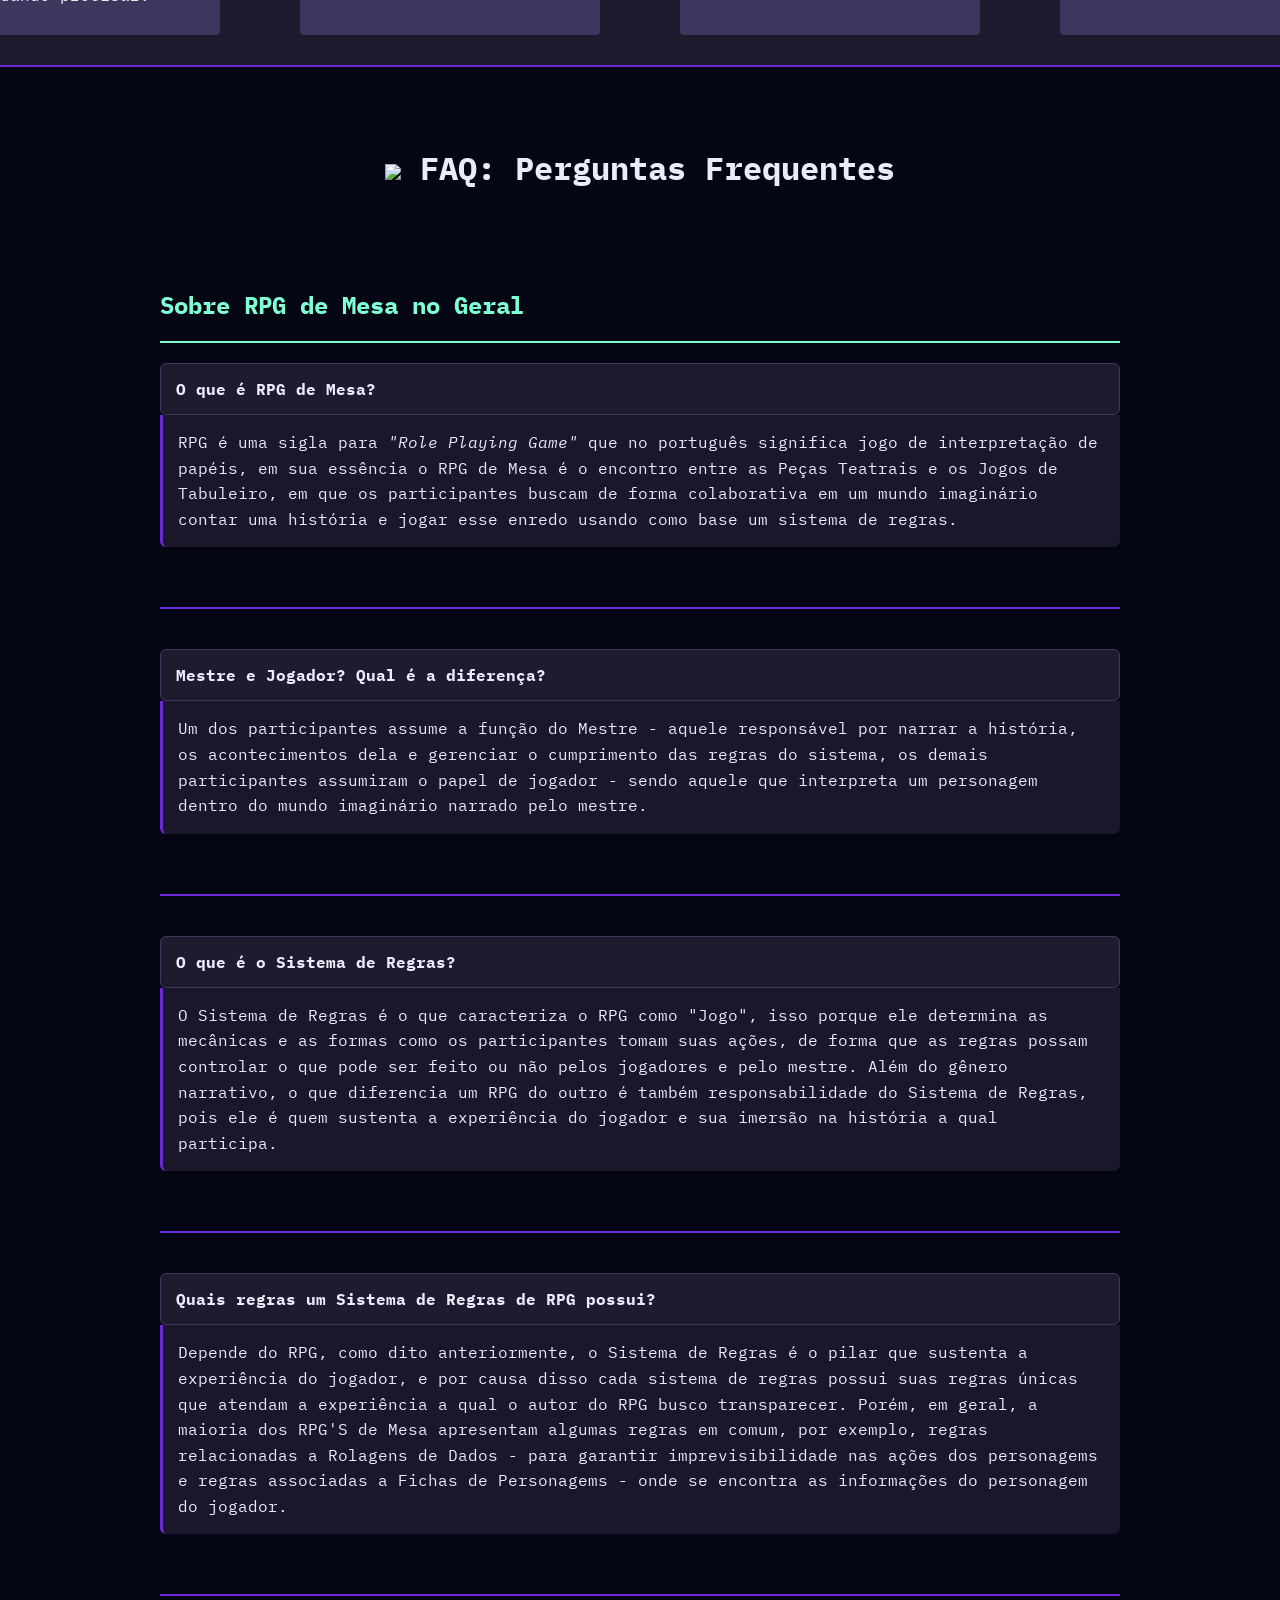
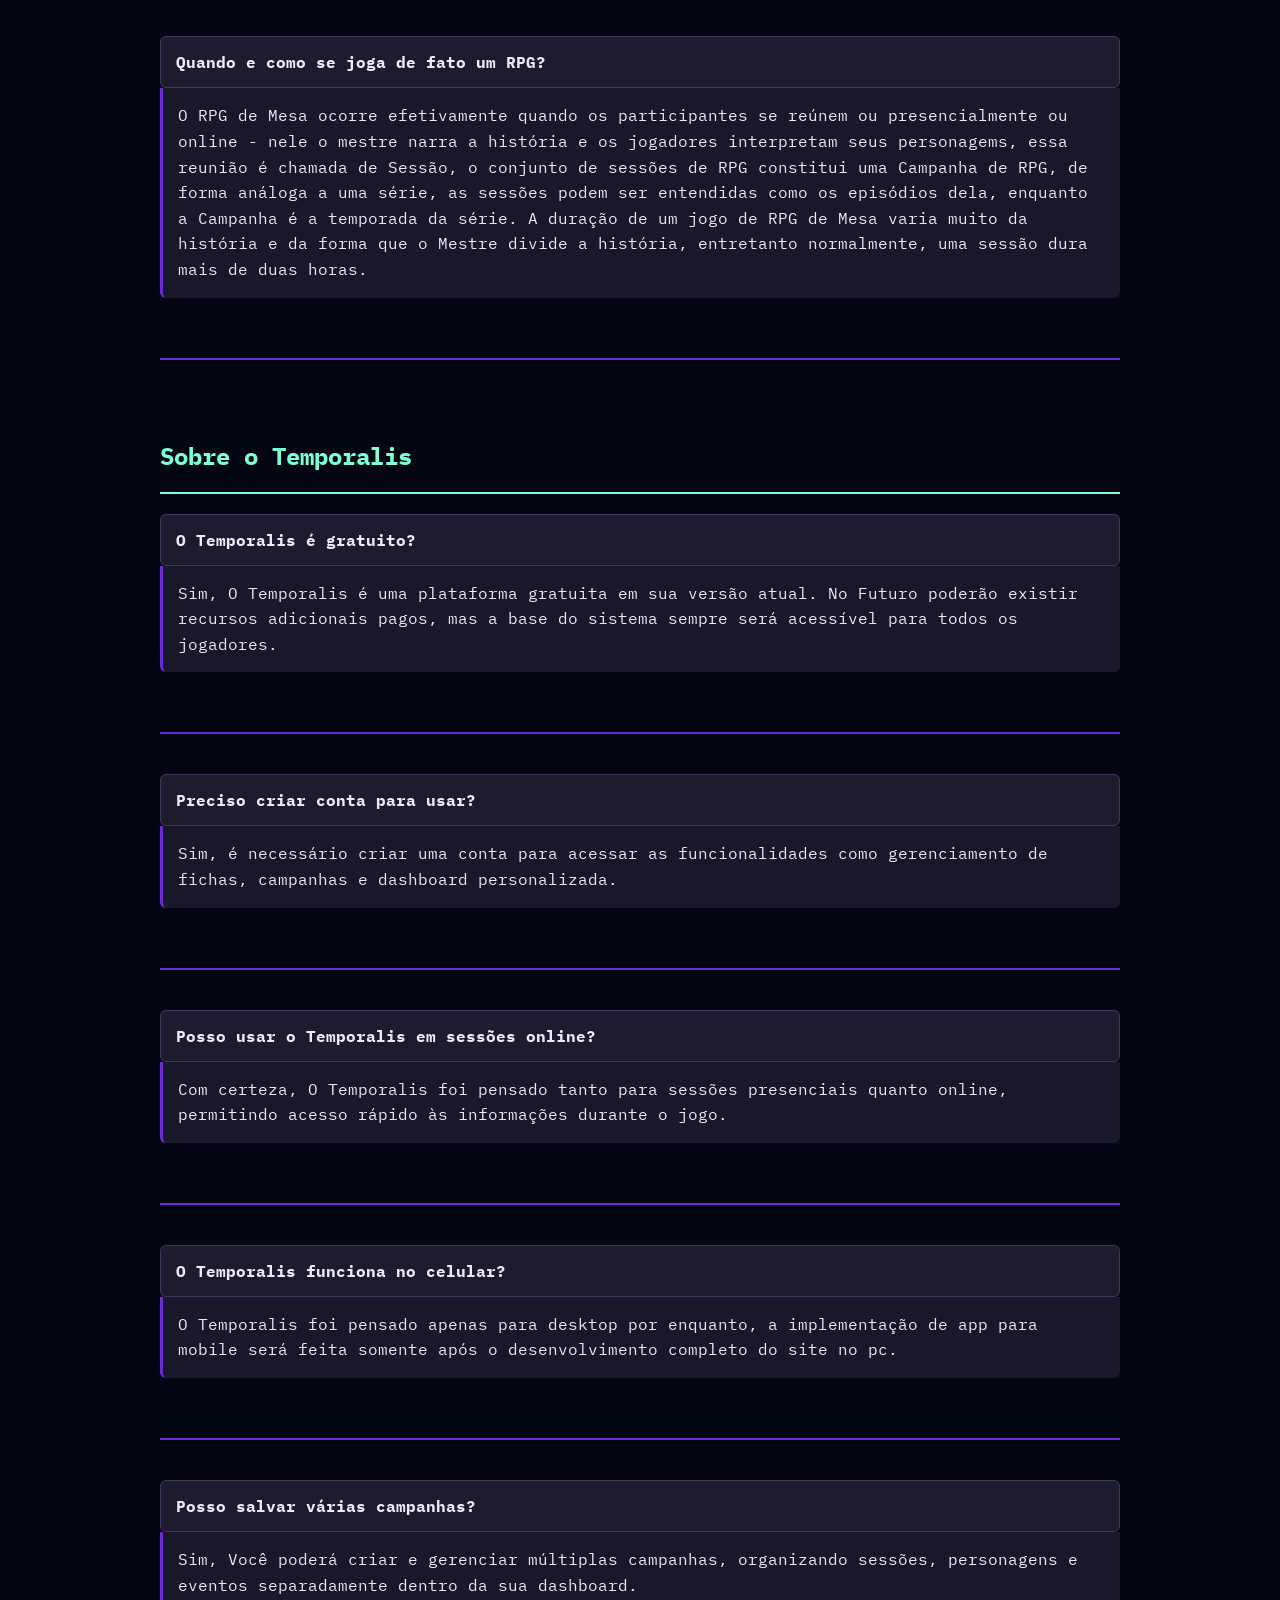
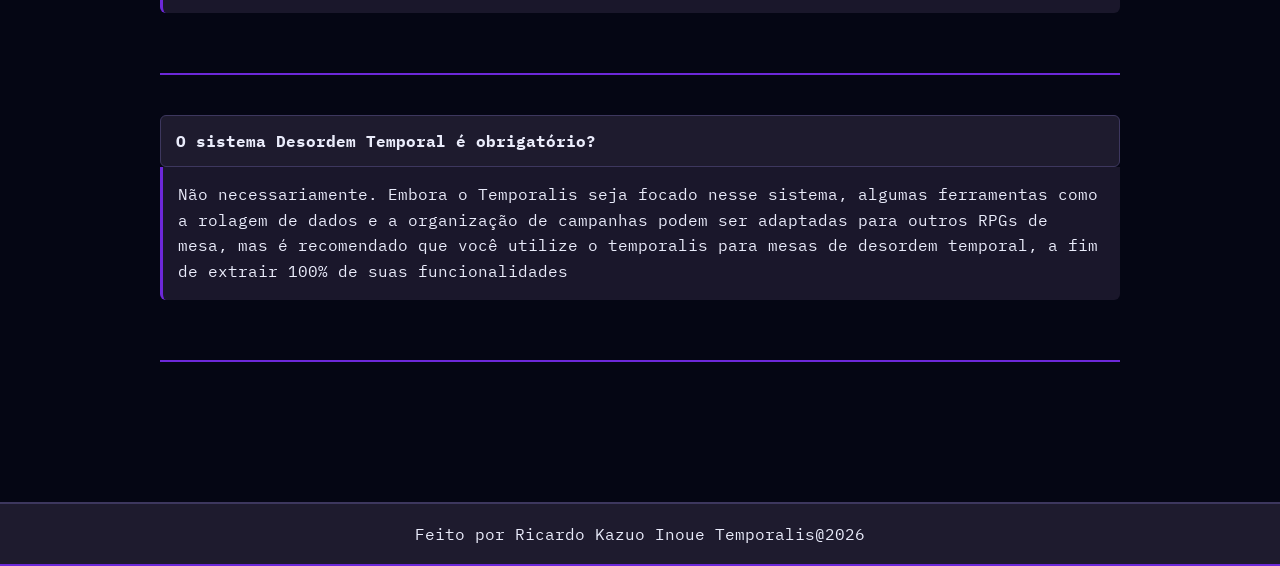
==== commit 24e10358: "correção validações, adição na dashboard" ====
--- a/index.html
+++ b/index.html
@@ -12,15 +12,15 @@
 
     <header>
         <div class="nav">
-            <span class="titulo"> Temporalis </span>
+            <span class="titulo"> <img src ="assets/img/Temporalis_Logo.png"> </span>
 
             <ul class="links">
-                <li> <a href = "#"> Home </a> </li>
-                <li> <a href = "#sobre"> Sobre o Projeto </a> </li>
-                <li> <a href = "#ferramentas"> Ferramentas Disponíveis </a> </li>
-                <li> <a href = "#FAQ"> FAQ</a> </li>
-                <li> <a href = "cadastro.html"> Cadastro </a> </li>
-                <li> <a href = "login.html"> Login </a> </li>
+                <li> <a href="#"> Home </a> </li>
+                <li> <a href="#sobre"> Sobre o Projeto </a> </li>
+                <li> <a href="#ferramentas"> Ferramentas Disponíveis </a> </li>
+                <li> <a href="#FAQ"> FAQ</a> </li>
+                <li> <a href="cadastro.html"> Cadastro </a> </li>
+                <li> <a href="login.html"> Login </a> </li>
             </ul>
         </div>
     </header>
@@ -35,14 +35,15 @@
             </div>
 
             <div class="imagem_banner">
-                <img src="img/banner.png">
-            </div>
-
-        </div>
-        <div id = "sobre" class="sobre">
+                <img src="/HTML/assets/img/banner.png">
+            </div>
+
+        </div>
+        <div id="sobre" class="sobre">
             <div class="texto_sobre">
-                <h2> <img class="espiral" src="img/spiral.png"> O que é o Temporalis? </h2>
-                <p> <strong> Temporalis é uma Plataforma completa para jogar o Desordem Temporal RPG, </strong> é um projeto
+                <h2> <img class="espiral" src="/HTML/assets/img/spiral.png"> O que é o Temporalis? </h2>
+                <p> <strong> Temporalis é uma Plataforma completa para jogar o Desordem Temporal RPG, </strong> é um
+                    projeto
                     individual no qual visa reunir todas as ferramentas necessárias em um só lugar para jogar RPG de
                     Mesa em um sistema web em que o usuário tem uma dashboard exclusiva para organizar suas campanhas e
                     sessões como quiser! </p>
@@ -67,20 +68,20 @@
                     <p> Caso deseje se aprofundar no tema do RPG recomendo adentrar as nossas comunidades nesses canais:
                     </p>
                     <div>
-                        <p> <img class="imagems_card_regras" src="img/discord.png"> Discord : Link do Servidor </p>
-                        <p> <img class="imagems_card_regras" src="img/instagram.png"> Instagram: Link do instagram </p>
-                    </div>
-                </div>
-            </div>
-        </div>
-
-
-        <div id = "ferramentas" class="ferramentas">
+                        <p> <img class="imagems_card_regras" src="/HTML/assets/img/discord.png"> Discord : Link do Servidor </p>
+                        <p> <img class="imagems_card_regras" src="/HTML/assets/img/instagram.png"> Instagram: Link do instagram </p>
+                    </div>
+                </div>
+            </div>
+        </div>
+
+
+        <div id="ferramentas" class="ferramentas">
             <h4 class="titulo_ferramentas"> Ferramentas Disponíveis </h4>
             <p> Cadastre-se agora para ter acesso imediato as seguintes ferramentas:</p>
             <div class="cards">
                 <div class="card_ferramenta">
-                    <img class="img_ferramentas" src="img/pasta.png">
+                    <img class="img_ferramentas" src="/HTML/assets/img/pasta.png">
 
                     <div class="texto_card">
                         <strong>
@@ -94,7 +95,7 @@
                 </div>
 
                 <div class="card_ferramenta">
-                    <img class="img_ferramentas" src="img/d20.png">
+                    <img class="img_ferramentas" src="/HTML/assets/img/d20.png">
 
                     <div class="texto_card">
                         <strong>
@@ -107,7 +108,7 @@
                 </div>
 
                 <div class="card_ferramenta">
-                    <img class="img_ferramentas" src="img/livro.png">
+                    <img class="img_ferramentas" src="/HTML/assets/img/livro.png">
 
                     <div class="texto_card">
                         <strong>
@@ -120,7 +121,7 @@
                 </div>
 
                 <div class="card_ferramenta">
-                    <img class="img_ferramentas" src="img/mapa.png">
+                    <img class="img_ferramentas" src="/HTML/assets/img/mapa.png">
 
                     <div class="texto_card">
                         <strong>
@@ -134,43 +135,105 @@
             </div>
         </div>
 
-        <div id = "FAQ" class="FAQ">
-            <br>
-            <h1> FAQ </h1>
+        <div id="FAQ" class="FAQ">
+            <br>
+            <h1> <img src="/HTML/assets/img/faq.png" class="imagem_FAQ"> FAQ: Perguntas Frequentes </h1>
             <br>
 
             <h2> Sobre RPG de Mesa no Geral </h2>
+            <hr style="border: solid aquamarine 1px">
 
             <h4> O que é RPG de Mesa? </h4>
             <p> RPG é uma sigla para <i> "Role Playing Game" </i> que no português significa jogo de interpretação de
-                papéis, em sua essência o RPG de Mesa é o encontro entre as Peças Teatrais e os Jogos de Tabuleiro, em que os participantes buscam de forma colaborativa em um mundo imaginário contar uma história e jogar esse enredo usando como base um sistema de regras. </p>
-                <br>
-            <hr style = "border: solid #6D28D9 1px"> 
-                <br>
-              <h4> Mestre e Jogador? Qual é a diferença? </h4>
-            <p> Um dos participantes assume a função do Mestre - aquele responsável por narrar a história, os acontecimentos dela e gerenciar o cumprimento das regras do sistema, os demais participantes assumiram o papel de jogador - sendo aquele que interpreta um personagem dentro do mundo imaginário narrado pelo mestre.  </p>
-                <br>
-            <hr style = "border: solid #6D28D9 1px"> 
-                <br>
-        </div>
-               <h4> O que é o Sistema de Regras? </h4>
-            <p> O Sistema de Regras é o que caracteriza o RPG como "Jogo", isso porque ele determina as mecânicas e as formas como os participantes tomam suas ações, de forma que as regras possam controlar o que pode ser feito ou não pelos jogadores e pelo mestre. Além do gênero narrativo, o que diferencia um RPG do outro é também responsabilidade do Sistema de Regras, pois ele é quem sustenta a experiência do jogador e sua imersão na história a qual participa. </p>
-                <br>
-            <hr style = "border: solid #6D28D9 1px"> 
-                <br>
-
-               <h4> Quais regras um Sistema de Regras de RPG possui? </h4>
-            <p> Depende do RPG, como dito anteriormente, o Sistema de Regras é o pilar que sustenta a experiência do jogador, e por causa disso cada sistema de regras possui suas regras únicas que atendam a experiência a qual o autor do RPG busco transparecer. Porém, em geral, a maioria dos RPG'S de Mesa apresentam algumas regras em comum, por exemplo, regras relacionadas a Rolagens de Dados - para garantir imprevisibilidade nas ações dos personagems e regras associadas a Fichas de Personagems - onde se encontra as informações do personagem do jogador. </p>
-                <br>
-            <hr style = "border: solid #6D28D9 1px"> 
-                <br>
-
-                <h4> Quando e como se joga de fato um RPG? </h4>
-            <p> O RPG de Mesa ocorre efetivamente quando os participantes se reúnem ou presencialmente ou online - nele o mestre narra a história e os jogadores interpretam seus personagems, essa reunião é chamada de Sessão, o conjunto de sessões de RPG constitui uma Campanha de RPG, de forma análoga a uma série, as sessões podem ser entendidas como os episódios dela, enquanto a Campanha é a temporada da série. A duração de um jogo de RPG de Mesa varia muito da história e da forma que o Mestre divide a história, entretanto normalmente, uma sessão dura mais de duas horas. </p>
-                <br>
-            <hr style = "border: solid #6D28D9 1px"> 
-                <br>
-
+                papéis, em sua essência o RPG de Mesa é o encontro entre as Peças Teatrais e os Jogos de Tabuleiro, em
+                que os participantes buscam de forma colaborativa em um mundo imaginário contar uma história e jogar
+                esse enredo usando como base um sistema de regras. </p>
+            <br>
+            <hr style="border: solid #6D28D9 1px">
+            <br>
+            <h4> Mestre e Jogador? Qual é a diferença? </h4>
+            <p> Um dos participantes assume a função do Mestre - aquele responsável por narrar a história, os
+                acontecimentos dela e gerenciar o cumprimento das regras do sistema, os demais participantes assumiram o
+                papel de jogador - sendo aquele que interpreta um personagem dentro do mundo imaginário narrado pelo
+                mestre. </p>
+            <br>
+            <hr style="border: solid #6D28D9 1px">
+            <br>
+
+            <h4> O que é o Sistema de Regras? </h4>
+            <p> O Sistema de Regras é o que caracteriza o RPG como "Jogo", isso porque ele determina as mecânicas e as
+                formas como os participantes tomam suas ações, de forma que as regras possam controlar o que pode ser
+                feito ou não pelos jogadores e pelo mestre. Além do gênero narrativo, o que diferencia um RPG do outro é
+                também responsabilidade do Sistema de Regras, pois ele é quem sustenta a experiência do jogador e sua
+                imersão na história a qual participa. </p>
+            <br>
+            <hr style="border: solid #6D28D9 1px">
+            <br>
+
+            <h4> Quais regras um Sistema de Regras de RPG possui? </h4>
+            <p> Depende do RPG, como dito anteriormente, o Sistema de Regras é o pilar que sustenta a experiência do
+                jogador, e por causa disso cada sistema de regras possui suas regras únicas que atendam a experiência a
+                qual o autor do RPG busco transparecer. Porém, em geral, a maioria dos RPG'S de Mesa apresentam algumas
+                regras em comum, por exemplo, regras relacionadas a Rolagens de Dados - para garantir imprevisibilidade
+                nas ações dos personagems e regras associadas a Fichas de Personagems - onde se encontra as informações
+                do personagem do jogador. </p>
+            <br>
+            <hr style="border: solid #6D28D9 1px">
+            <br>
+
+            <h4> Quando e como se joga de fato um RPG? </h4>
+            <p> O RPG de Mesa ocorre efetivamente quando os participantes se reúnem ou presencialmente ou online - nele
+                o mestre narra a história e os jogadores interpretam seus personagems, essa reunião é chamada de Sessão,
+                o conjunto de sessões de RPG constitui uma Campanha de RPG, de forma análoga a uma série, as sessões
+                podem ser entendidas como os episódios dela, enquanto a Campanha é a temporada da série. A duração de um
+                jogo de RPG de Mesa varia muito da história e da forma que o Mestre divide a história, entretanto
+                normalmente, uma sessão dura mais de duas horas. </p>
+            <br>
+            <hr style="border: solid #6D28D9 1px">
+            <br>
+            <h2> Sobre o Temporalis </h2>
+            <hr style="border: solid aquamarine 1px">
+
+            <h4> O Temporalis é gratuito? </h4>
+            <p> Sim, O Temporalis é uma plataforma gratuita em sua versão atual. No Futuro poderão existir recursos
+                adicionais pagos, mas a base do sistema sempre será acessível para todos os jogadores. </p>
+            <br>
+            <hr style="border: solid #6D28D9 1px">
+            <br>
+
+            <h4> Preciso criar conta para usar? </h4>
+            <p> Sim, é necessário criar uma conta para acessar as funcionalidades como gerenciamento de fichas,
+                campanhas e dashboard personalizada. </p>
+            <br>
+            <hr style="border: solid #6D28D9 1px">
+            <br>
+
+            <h4> Posso usar o Temporalis em sessões online? </h4>
+            <p> Com certeza, O Temporalis foi pensado tanto para sessões presenciais quanto online, permitindo acesso
+                rápido às informações durante o jogo. </p>
+            <br>
+            <hr style="border: solid #6D28D9 1px">
+            <br>
+
+            <h4> O Temporalis funciona no celular? </h4>
+            <p> O Temporalis foi pensado apenas para desktop por enquanto, a implementação de app para mobile será feita somente após o desenvolvimento completo do site no pc. </p>
+            <br>
+            <hr style="border: solid #6D28D9 1px">
+            <br>
+
+            <h4> Posso salvar várias campanhas? </h4>
+            <p> Sim, Você poderá criar e gerenciar múltiplas campanhas, organizando sessões, personagens e eventos
+                separadamente dentro da sua dashboard. </p>
+            <br>
+            <hr style="border: solid #6D28D9 1px">
+            <br>
+
+            <h4> O sistema Desordem Temporal é obrigatório? </h4>
+            <p> Não necessariamente. Embora o Temporalis seja focado nesse sistema, algumas ferramentas como a rolagem de dados e a organização de campanhas podem ser adaptadas para outros RPGs de mesa, mas é recomendado que você utilize o temporalis para mesas de desordem temporal, a fim de extrair 100% de suas funcionalidades </p>
+            <br>
+            <hr style="border: solid #6D28D9 1px">
+            <br>
+        </div>
         <footer>
             Feito por Ricardo Kazuo Inoue Temporalis@2026
         </footer>
--- a/style.css
+++ b/style.css
@@ -31,15 +31,12 @@
     justify-content: space-between;
     align-items: center;
 }
-
-.titulo {
-    font-size: 20px;
-    font-weight: 600;
-    color: #EAECFB;
-    
-   
-}
-
+.nav .titulo img {
+    width: 20%;
+}
+.nav .titulo_cadastro img {
+    width: 10%;
+}
 .links {
     display: flex;
     flex-direction: row;
@@ -179,6 +176,55 @@
 .texto_card {
     text-align: center;
 }
+.FAQ {
+    padding: 60px 160px;
+    background-color: #050614;
+}
+.FAQ img {
+    width: 80px;
+    height: auto; 
+    vertical-align: middle;
+}
+.FAQ h1 {
+    text-align: center;
+    margin-bottom: 40px;
+}
+
+.FAQ h2 {
+    margin-top: 40px;
+    margin-bottom: 20px;
+    color: aquamarine;
+}
+
+.FAQ h4 {
+    background-color: #1E1B2E;
+    padding: 15px;
+    border-radius: 6px;
+    cursor: pointer;
+    transition: 0.2s;
+    border: 1px solid #3D375E;
+}
+
+.FAQ h4:hover {
+    background-color: #2A2540;
+}
+
+.FAQ p {
+    background-color: #1A172B;
+    padding: 15px;
+    border-left: 3px solid #6D28D9;
+    border-radius: 0 0 6px 6px;
+    margin-bottom: 20px;
+    line-height: 1.6;
+}
+
+
+.FAQ hr {
+    border: none;
+    height: 1px;
+    background: linear-gradient(to right, transparent, #6D28D9, transparent);
+    margin: 20px 0;
+}
 
 
 .card_cadastro {
@@ -242,10 +288,32 @@
     transform: scale(1.02);
 }
 
+.sidebar {
+  background-color: #5B21B6;
+  width: 250px;
+  height: 100%;
+  position: fixed;
+  top: 0;
+  left: 0;
+  padding: 20px; 
+}
+
+.lista_dash {
+    text-decoration: none;
+    font-weight: bold;
+    padding: 10px;
+}
+.lista_dash a {
+    text-decoration: none;
+}
+
+
+
 footer {
     text-align: center;
     padding: 20px;
     background-color: #1E1B2E;
     border-top: solid #3D375E 2px;
     margin-top: 40px;
-}+}
+
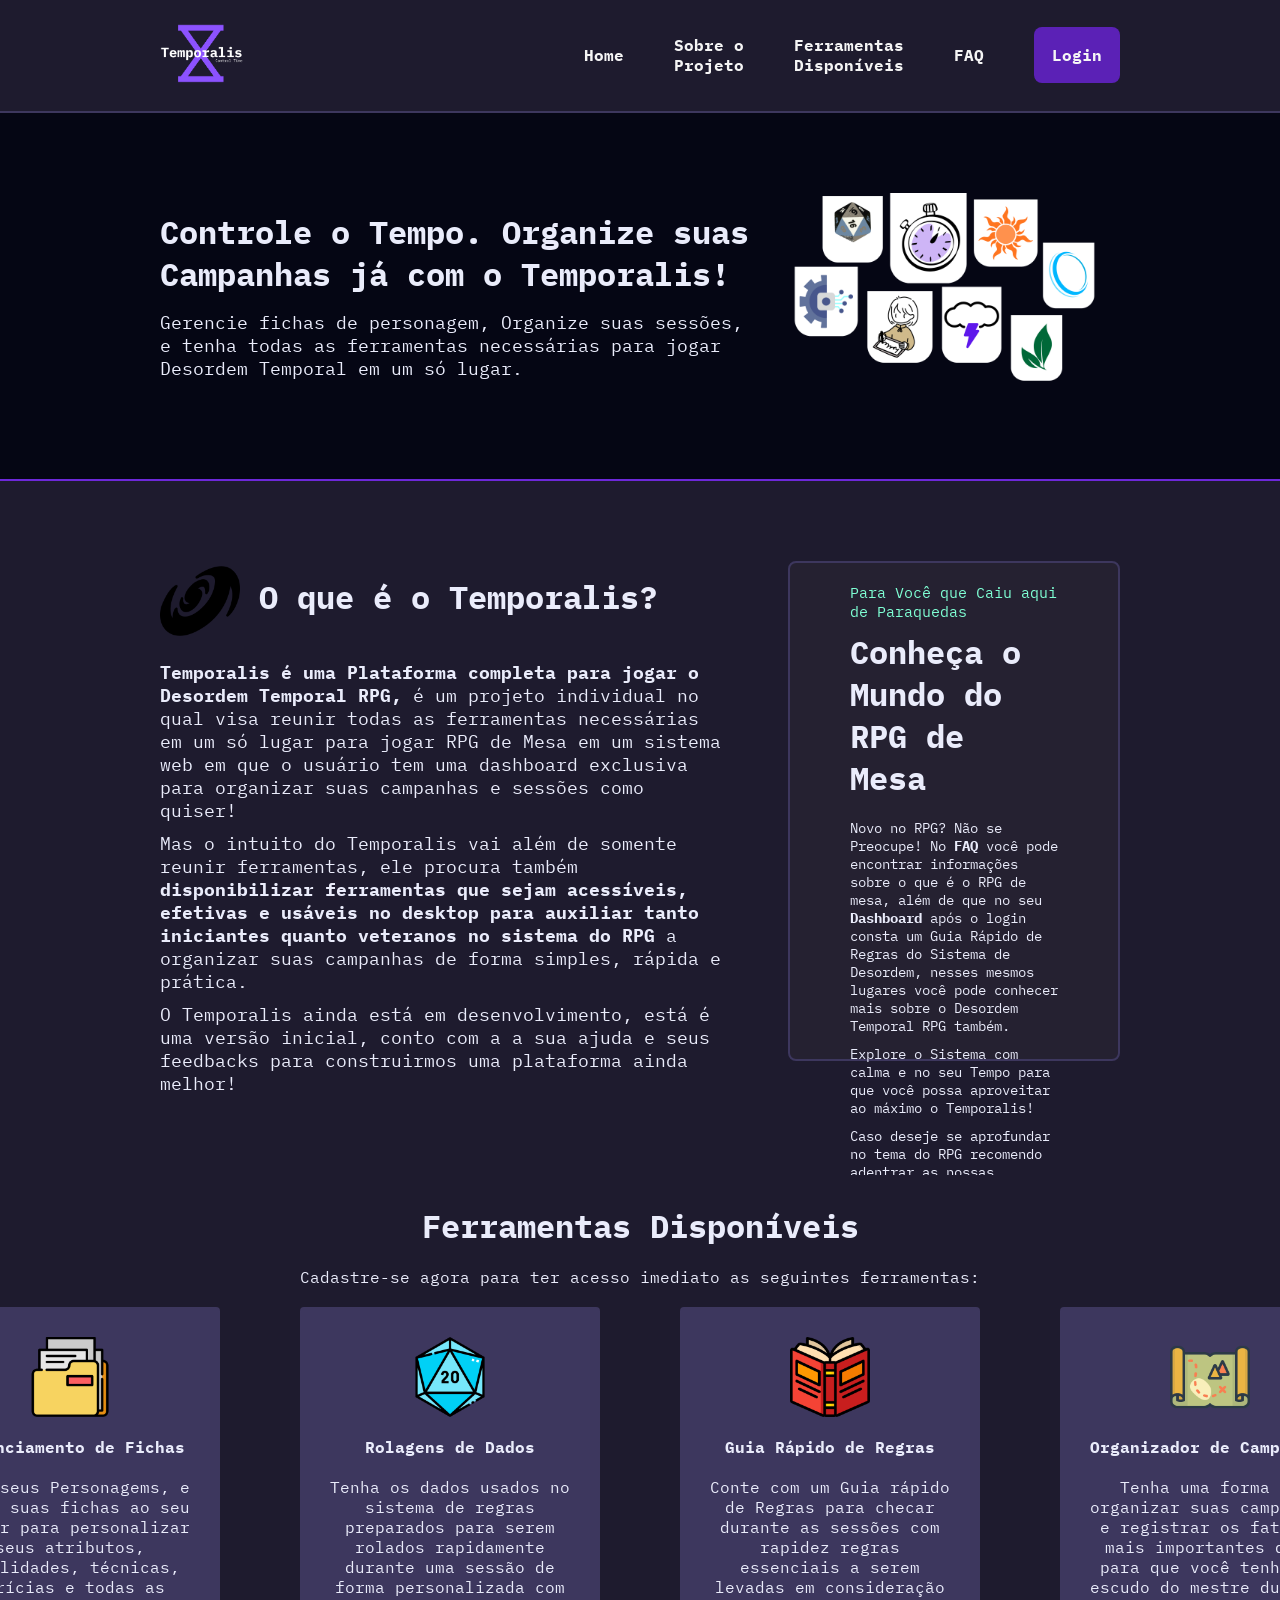
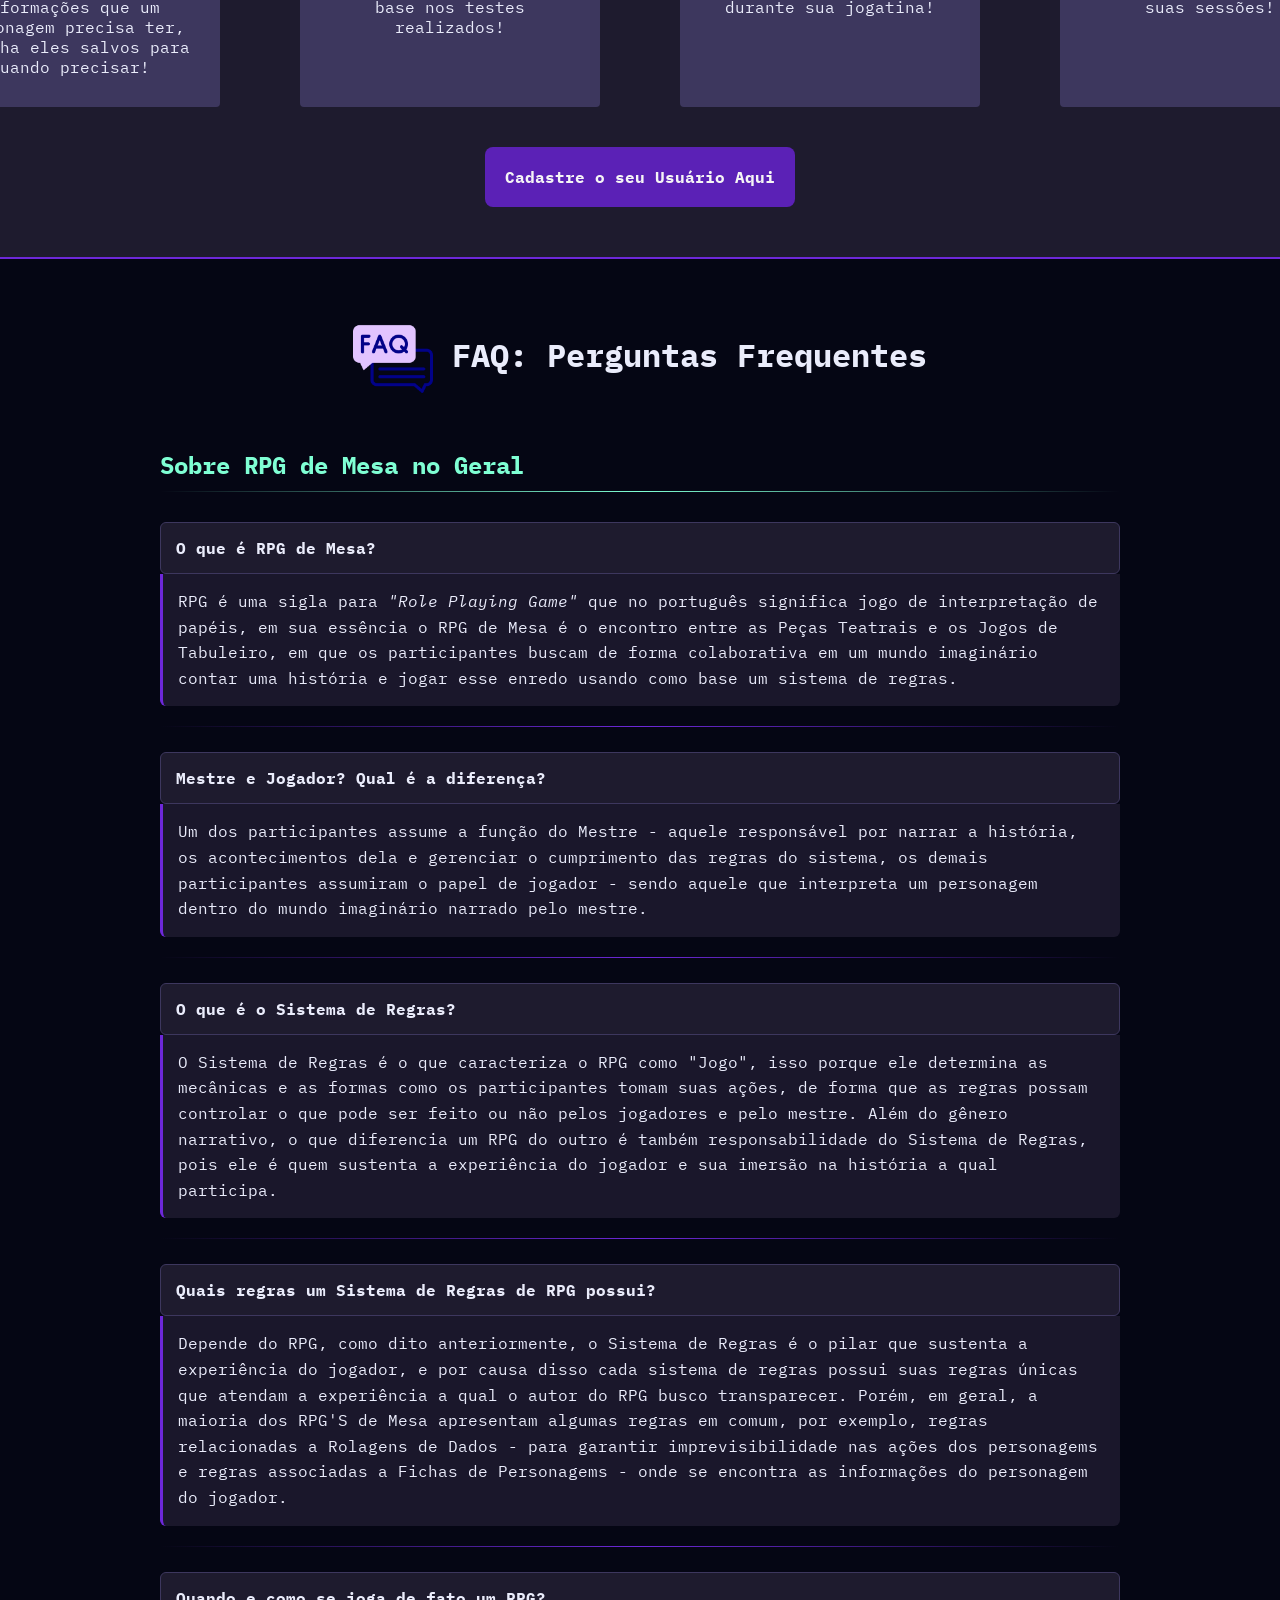
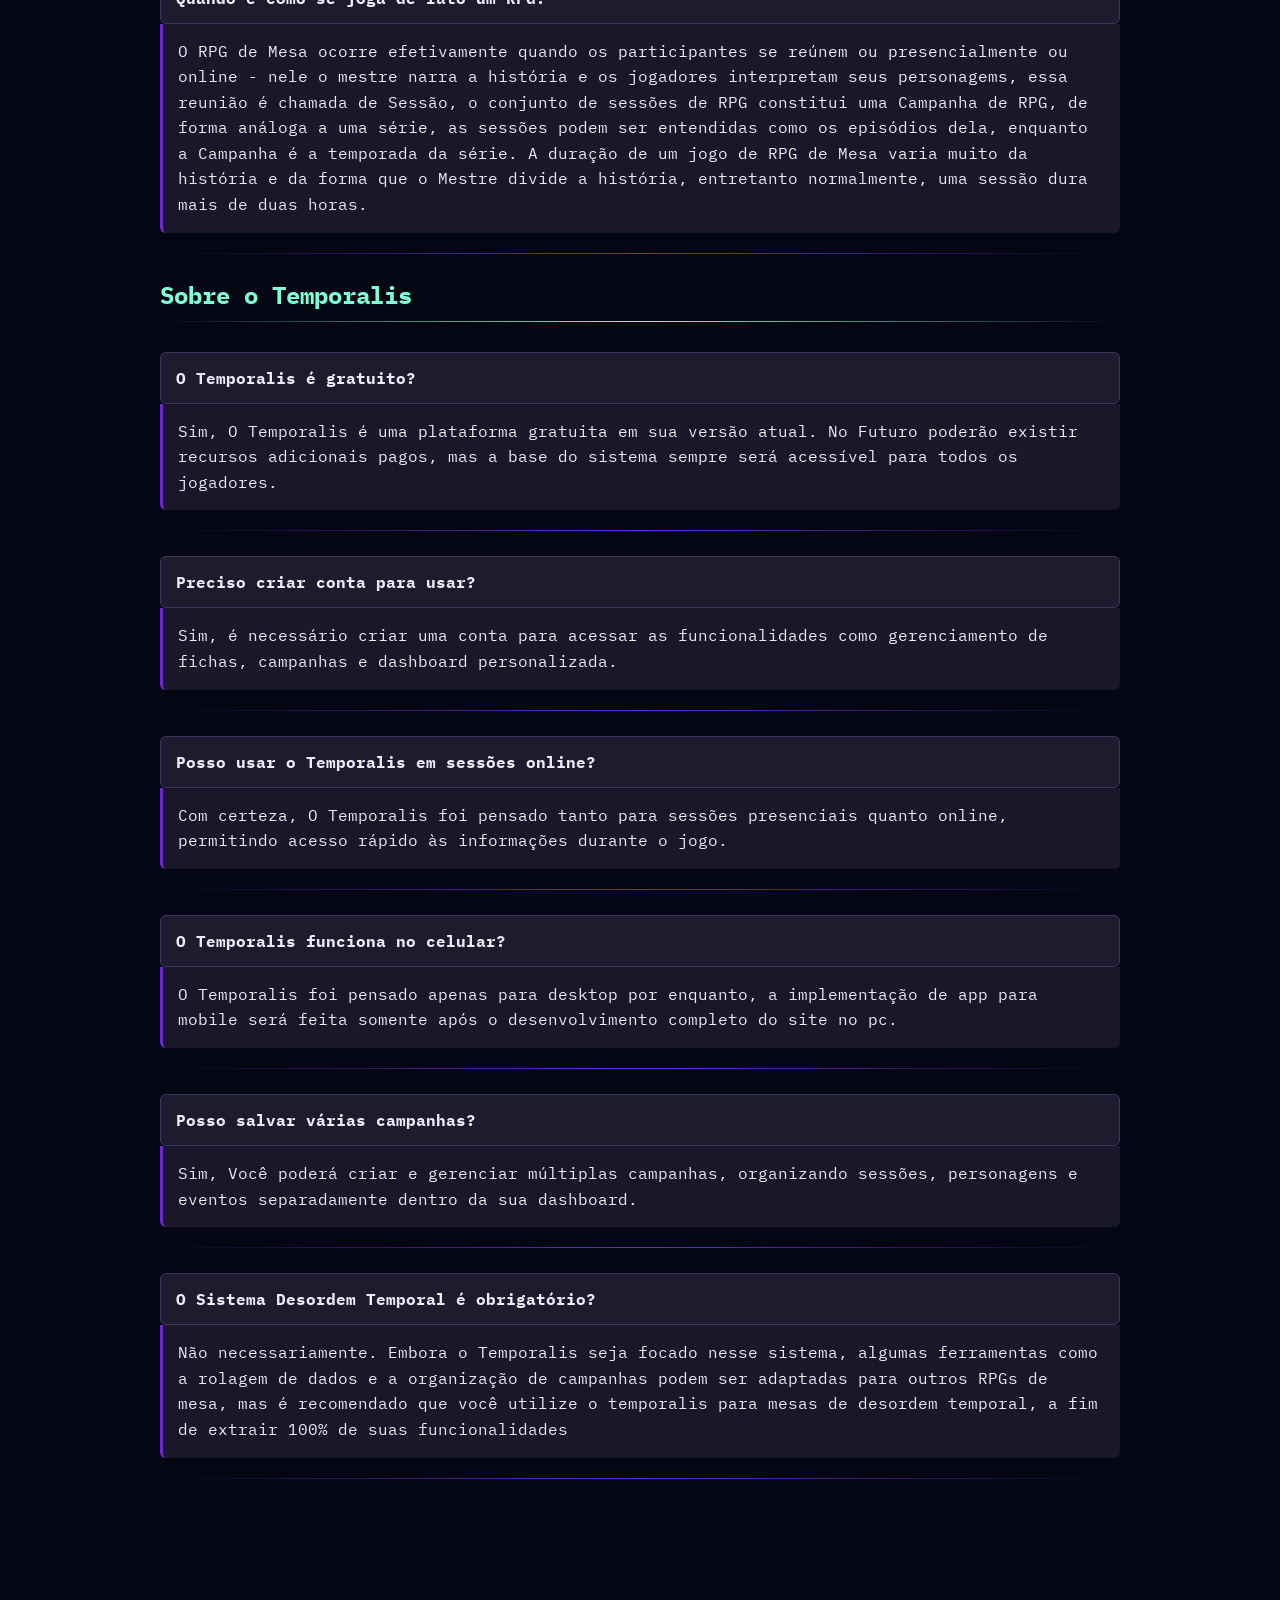
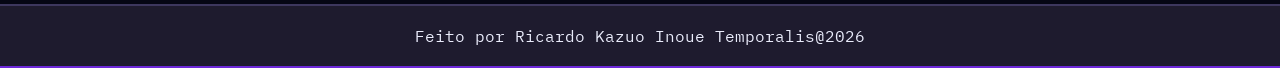
==== commit c203676c: "oi" ====
--- a/index.html
+++ b/index.html
@@ -5,6 +5,7 @@
     <meta charset="UTF-8">
     <meta name="viewport" content="width=device-width, initial-scale=1.0">
     <link rel="stylesheet" href="style.css">
+     <link rel="icon" type="image/png" href="assets/img/flavicontemporalis.png">
     <title> Temporalis - Organize Suas Mesas e Fichas </title>
 </head>
 
@@ -15,12 +16,11 @@
             <span class="titulo"> <img src ="assets/img/Temporalis_Logo.png"> </span>
 
             <ul class="links">
-                <li> <a href="#"> Home </a> </li>
-                <li> <a href="#sobre"> Sobre o Projeto </a> </li>
-                <li> <a href="#ferramentas"> Ferramentas Disponíveis </a> </li>
-                <li> <a href="#FAQ"> FAQ</a> </li>
-                <li> <a href="cadastro.html"> Cadastro </a> </li>
-                <li> <a href="login.html"> Login </a> </li>
+                <a href="#"> Home </a> 
+                 <a href="#sobre"> Sobre o Projeto </a> 
+                 <a href="#ferramentas"> Ferramentas Disponíveis </a> 
+                 <a href="#FAQ"> FAQ</a> 
+                 <a class = "login_link" href="login.html"> Login </a> 
             </ul>
         </div>
     </header>
@@ -30,18 +30,19 @@
 
             <div class="texto_apresentacao">
                 <h1> Controle o Tempo. Organize suas Campanhas já com o Temporalis!</h1>
-                <p> Gerencie fichas de personagem, organize suas sessões, e tenha todas as ferramentas necessárias para
+                <p> Gerencie fichas de personagem, Organize suas sessões, e tenha todas as ferramentas necessárias para
                     jogar Desordem Temporal em um só lugar. </p>
+                    
             </div>
 
             <div class="imagem_banner">
-                <img src="/HTML/assets/img/banner.png">
+                <img src="assets/img/banner.png">
             </div>
 
         </div>
         <div id="sobre" class="sobre">
             <div class="texto_sobre">
-                <h2> <img class="espiral" src="/HTML/assets/img/spiral.png"> O que é o Temporalis? </h2>
+                <h2> <img class="espiral" src="assets/img/spiral.png"> O que é o Temporalis? </h2>
                 <p> <strong> Temporalis é uma Plataforma completa para jogar o Desordem Temporal RPG, </strong> é um
                     projeto
                     individual no qual visa reunir todas as ferramentas necessárias em um só lugar para jogar RPG de
@@ -50,7 +51,7 @@
                 <p> Mas o intuito do Temporalis vai além de somente reunir ferramentas, ele procura também <strong>
                         disponibilizar ferramentas que sejam acessíveis, efetivas e usáveis no desktop para auxiliar
                         tanto iniciantes quanto veteranos no sistema do RPG </strong> a organizar suas campanhas de
-                    forma simples, prática e rápida. </p>
+                    forma simples, rápida e prática. </p>
                 <p> O Temporalis ainda está em desenvolvimento, está é uma versão inicial, conto com a a sua ajuda e
                     seus feedbacks para construirmos uma plataforma ainda melhor! </p>
             </div>
@@ -58,18 +59,18 @@
             <div class="card_regras">
                 <div class="texto_sistema_regras">
                     <span style="color:aquamarine;"> Para Você que Caiu aqui de Paraquedas </span>
-                    <h3> O Sistema de Regras </h3>
+                    <h3> Conheça o Mundo do RPG de Mesa</h3>
                     <p> Novo no RPG? Não se Preocupe! No <strong> FAQ </strong> você pode encontrar informações sobre o
-                        que é o RPG de mesa, além de que no seu <strong> dashboard </strong> após o login consta um Guia
-                        Rápido de Regras do Sistema, nesses mesmos lugares você pode conhecer mais sobre o Desordem
+                        que é o RPG de mesa, além de que no seu <strong> Dashboard </strong> após o login consta um Guia
+                        Rápido de Regras do Sistema de Desordem, nesses mesmos lugares você pode conhecer mais sobre o Desordem
                         Temporal RPG também. </p>
                     <p> Explore o Sistema com calma e no seu Tempo para que você possa aproveitar ao máximo o
                         Temporalis! </p>
                     <p> Caso deseje se aprofundar no tema do RPG recomendo adentrar as nossas comunidades nesses canais:
                     </p>
-                    <div>
-                        <p> <img class="imagems_card_regras" src="/HTML/assets/img/discord.png"> Discord : Link do Servidor </p>
-                        <p> <img class="imagems_card_regras" src="/HTML/assets/img/instagram.png"> Instagram: Link do instagram </p>
+                    <div class = links_imagens_cards>
+                        <p> <img class="imagems_card_regras" src="assets/img/discord.png"> Discord : <a href="https://discord.com/"> https://discord.com/ </a> </p>
+                        <p> <img class="imagems_card_regras" src="assets/img/instagram.png"> Instagram: <a href = "https://www.instagram.com/"> https://www.instagram.com/</a></p>
                     </div>
                 </div>
             </div>
@@ -78,10 +79,11 @@
 
         <div id="ferramentas" class="ferramentas">
             <h4 class="titulo_ferramentas"> Ferramentas Disponíveis </h4>
-            <p> Cadastre-se agora para ter acesso imediato as seguintes ferramentas:</p>
+            <p> Cadastre-se agora para ter acesso imediato as seguintes ferramentas: </p>
+         
             <div class="cards">
                 <div class="card_ferramenta">
-                    <img class="img_ferramentas" src="/HTML/assets/img/pasta.png">
+                    <img class="img_ferramentas" src="assets/img/pasta.png">
 
                     <div class="texto_card">
                         <strong>
@@ -95,7 +97,7 @@
                 </div>
 
                 <div class="card_ferramenta">
-                    <img class="img_ferramentas" src="/HTML/assets/img/d20.png">
+                    <img class="img_ferramentas" src="assets/img/d20.png">
 
                     <div class="texto_card">
                         <strong>
@@ -108,7 +110,7 @@
                 </div>
 
                 <div class="card_ferramenta">
-                    <img class="img_ferramentas" src="/HTML/assets/img/livro.png">
+                    <img class="img_ferramentas" src="assets/img/livro.png">
 
                     <div class="texto_card">
                         <strong>
@@ -121,7 +123,7 @@
                 </div>
 
                 <div class="card_ferramenta">
-                    <img class="img_ferramentas" src="/HTML/assets/img/mapa.png">
+                    <img class="img_ferramentas" src="assets/img/mapa.png">
 
                     <div class="texto_card">
                         <strong>
@@ -133,43 +135,41 @@
 
                 </div>
             </div>
+               <a href="cadastro.html" class = "cadastro_link"> Cadastre o seu Usuário Aqui <a></a>
         </div>
 
         <div id="FAQ" class="FAQ">
-            <br>
-            <h1> <img src="/HTML/assets/img/faq.png" class="imagem_FAQ"> FAQ: Perguntas Frequentes </h1>
-            <br>
-
+            
+            <h1> <img src="assets/img/faq.png" class="imagem_FAQ"> FAQ: Perguntas Frequentes </h1>
+            
+        <div class="faq_bloco"> 
             <h2> Sobre RPG de Mesa no Geral </h2>
-            <hr style="border: solid aquamarine 1px">
-
+           
+        <div class = "faq-item"> 
             <h4> O que é RPG de Mesa? </h4>
             <p> RPG é uma sigla para <i> "Role Playing Game" </i> que no português significa jogo de interpretação de
                 papéis, em sua essência o RPG de Mesa é o encontro entre as Peças Teatrais e os Jogos de Tabuleiro, em
                 que os participantes buscam de forma colaborativa em um mundo imaginário contar uma história e jogar
                 esse enredo usando como base um sistema de regras. </p>
-            <br>
-            <hr style="border: solid #6D28D9 1px">
-            <br>
+            
+        </div>
+
+        <div class = "faq-item"> 
             <h4> Mestre e Jogador? Qual é a diferença? </h4>
             <p> Um dos participantes assume a função do Mestre - aquele responsável por narrar a história, os
                 acontecimentos dela e gerenciar o cumprimento das regras do sistema, os demais participantes assumiram o
                 papel de jogador - sendo aquele que interpreta um personagem dentro do mundo imaginário narrado pelo
                 mestre. </p>
-            <br>
-            <hr style="border: solid #6D28D9 1px">
-            <br>
-
+         </div>
+         <div class = "faq-item"> 
             <h4> O que é o Sistema de Regras? </h4>
             <p> O Sistema de Regras é o que caracteriza o RPG como "Jogo", isso porque ele determina as mecânicas e as
                 formas como os participantes tomam suas ações, de forma que as regras possam controlar o que pode ser
                 feito ou não pelos jogadores e pelo mestre. Além do gênero narrativo, o que diferencia um RPG do outro é
                 também responsabilidade do Sistema de Regras, pois ele é quem sustenta a experiência do jogador e sua
                 imersão na história a qual participa. </p>
-            <br>
-            <hr style="border: solid #6D28D9 1px">
-            <br>
-
+         </div>
+         <div class = "faq-item"> 
             <h4> Quais regras um Sistema de Regras de RPG possui? </h4>
             <p> Depende do RPG, como dito anteriormente, o Sistema de Regras é o pilar que sustenta a experiência do
                 jogador, e por causa disso cada sistema de regras possui suas regras únicas que atendam a experiência a
@@ -177,10 +177,8 @@
                 regras em comum, por exemplo, regras relacionadas a Rolagens de Dados - para garantir imprevisibilidade
                 nas ações dos personagems e regras associadas a Fichas de Personagems - onde se encontra as informações
                 do personagem do jogador. </p>
-            <br>
-            <hr style="border: solid #6D28D9 1px">
-            <br>
-
+        </div>
+        <div class = "faq-item"> 
             <h4> Quando e como se joga de fato um RPG? </h4>
             <p> O RPG de Mesa ocorre efetivamente quando os participantes se reúnem ou presencialmente ou online - nele
                 o mestre narra a história e os jogadores interpretam seus personagems, essa reunião é chamada de Sessão,
@@ -188,51 +186,41 @@
                 podem ser entendidas como os episódios dela, enquanto a Campanha é a temporada da série. A duração de um
                 jogo de RPG de Mesa varia muito da história e da forma que o Mestre divide a história, entretanto
                 normalmente, uma sessão dura mais de duas horas. </p>
-            <br>
-            <hr style="border: solid #6D28D9 1px">
-            <br>
+        </div>
+            </div>
+        <div class="faq_bloco"> 
             <h2> Sobre o Temporalis </h2>
-            <hr style="border: solid aquamarine 1px">
-
+            
+            <div class = "faq-item"> 
             <h4> O Temporalis é gratuito? </h4>
             <p> Sim, O Temporalis é uma plataforma gratuita em sua versão atual. No Futuro poderão existir recursos
                 adicionais pagos, mas a base do sistema sempre será acessível para todos os jogadores. </p>
-            <br>
-            <hr style="border: solid #6D28D9 1px">
-            <br>
-
+          </div>
+          <div class = "faq-item"> 
             <h4> Preciso criar conta para usar? </h4>
             <p> Sim, é necessário criar uma conta para acessar as funcionalidades como gerenciamento de fichas,
                 campanhas e dashboard personalizada. </p>
-            <br>
-            <hr style="border: solid #6D28D9 1px">
-            <br>
-
+          </div>
+          <div class = "faq-item"> 
             <h4> Posso usar o Temporalis em sessões online? </h4>
             <p> Com certeza, O Temporalis foi pensado tanto para sessões presenciais quanto online, permitindo acesso
                 rápido às informações durante o jogo. </p>
-            <br>
-            <hr style="border: solid #6D28D9 1px">
-            <br>
-
+         </div>
+         <div class = "faq-item"> 
             <h4> O Temporalis funciona no celular? </h4>
             <p> O Temporalis foi pensado apenas para desktop por enquanto, a implementação de app para mobile será feita somente após o desenvolvimento completo do site no pc. </p>
-            <br>
-            <hr style="border: solid #6D28D9 1px">
-            <br>
-
+         </div>
+          <div class = "faq-item"> 
             <h4> Posso salvar várias campanhas? </h4>
             <p> Sim, Você poderá criar e gerenciar múltiplas campanhas, organizando sessões, personagens e eventos
                 separadamente dentro da sua dashboard. </p>
-            <br>
-            <hr style="border: solid #6D28D9 1px">
-            <br>
-
-            <h4> O sistema Desordem Temporal é obrigatório? </h4>
+         </div>
+         <div class = "faq-item"> 
+            <h4> O Sistema Desordem Temporal é obrigatório? </h4>
             <p> Não necessariamente. Embora o Temporalis seja focado nesse sistema, algumas ferramentas como a rolagem de dados e a organização de campanhas podem ser adaptadas para outros RPGs de mesa, mas é recomendado que você utilize o temporalis para mesas de desordem temporal, a fim de extrair 100% de suas funcionalidades </p>
-            <br>
-            <hr style="border: solid #6D28D9 1px">
-            <br>
+         </div>
+         </div>
+
         </div>
         <footer>
             Feito por Ricardo Kazuo Inoue Temporalis@2026
--- a/style.css
+++ b/style.css
@@ -3,6 +3,8 @@
 * {
     margin: 0;
     padding: 0;
+    text-decoration: none;
+    transition:  0.2s linear;
     box-sizing: border-box;
 }
 
@@ -30,6 +32,7 @@
     flex-direction: row;
     justify-content: space-between;
     align-items: center;
+    
 }
 .nav .titulo img {
     width: 20%;
@@ -37,13 +40,31 @@
 .nav .titulo_cadastro img {
     width: 10%;
 }
-.links {
+
+.nav .links {
     display: flex;
     flex-direction: row;
+    align-items: center;
+    justify-content: space-between;
+    list-style: none;
+    gap: 50px;
+}
+.nav a:hover {
+    color:#6D28D9;
+    border-bottom: solid #6D28D9 2px;
+}
+
+.login_link {
+    background-color: #5B21B6;
+    padding: 18px;
+    border-radius: 8px;
+}
+
+.nav .links a {
+    color: whitesmoke;
     font-weight: bold;
-    gap: 32px;
-    color: #EAECFB;
-}
+}
+
 
 main {
     display: flex;
@@ -101,6 +122,12 @@
     flex-direction: column;
     gap: 10px;
     max-width: 600px; 
+}
+.texto_sobre{
+    font-size: 18px;
+}
+.texto_sistema_regras p{
+    font-size: 14px;
 }
 .card_regras {
     background-color:#252131;
@@ -116,6 +143,16 @@
     vertical-align: middle;
     
 }
+.links_imagens_cards a{
+    text-decoration: none;
+     color: #EAECFB;
+     cursor:pointer;
+}
+
+.links_imagens_cards a:hover {
+    color:#6D28D9;
+    border-bottom: solid #6D28D9 2px;
+}
 
 .sobre h2, .sobre h3 {
     font-size: 32px;
@@ -147,6 +184,22 @@
     font-size: 32px;
     font-weight: bold;
 }
+.ferramentas p {
+  font-size: 16px;
+}
+.cadastro_link {
+    color: whitesmoke;
+    font-weight: bold;
+    cursor: pointer;
+    padding: 20px;
+    background-color: #5B21B6;
+    border-radius: 8px;
+    margin-top: 20px;
+}
+.cadastro_link a:hover{
+ border-bottom: solid whitesmoke 2px;
+}
+
 .cards {
     display: flex;
     flex-direction: row;
@@ -173,27 +226,62 @@
     padding: 30px;
 }
 
+
 .texto_card {
     text-align: center;
 }
+
+
 .FAQ {
     padding: 60px 160px;
     background-color: #050614;
 }
+.FAQ {
+    padding: 60px 160px;
+    background-color: #050614;
+}
+
 .FAQ img {
     width: 80px;
-    height: auto; 
     vertical-align: middle;
 }
+
 .FAQ h1 {
     text-align: center;
-    margin-bottom: 40px;
+    margin-bottom: 50px;
+}
+
+.faq-bloco {
+    margin-bottom: 50px;
 }
 
 .FAQ h2 {
-    margin-top: 40px;
-    margin-bottom: 20px;
+    margin-bottom: 30px;
     color: aquamarine;
+    position: relative;
+}
+
+
+.FAQ h2::after {
+    content: "";
+    display: block;
+    height: 1px;
+    margin-top: 10px;
+    background: linear-gradient(to right, transparent, aquamarine, transparent);
+}
+
+.faq-item {
+    margin-bottom: 25px;
+    position: relative;
+}
+
+
+.faq-item::after {
+    content: "";
+    display: block;
+    height: 1px;
+    margin-top: 20px;
+    background: linear-gradient(to right, transparent, #6D28D9, transparent);
 }
 
 .FAQ h4 {
@@ -203,6 +291,7 @@
     cursor: pointer;
     transition: 0.2s;
     border: 1px solid #3D375E;
+    margin-bottom: 0;
 }
 
 .FAQ h4:hover {
@@ -214,16 +303,8 @@
     padding: 15px;
     border-left: 3px solid #6D28D9;
     border-radius: 0 0 6px 6px;
-    margin-bottom: 20px;
+    margin-top: 0;
     line-height: 1.6;
-}
-
-
-.FAQ hr {
-    border: none;
-    height: 1px;
-    background: linear-gradient(to right, transparent, #6D28D9, transparent);
-    margin: 20px 0;
 }
 
 
@@ -288,26 +369,6 @@
     transform: scale(1.02);
 }
 
-.sidebar {
-  background-color: #5B21B6;
-  width: 250px;
-  height: 100%;
-  position: fixed;
-  top: 0;
-  left: 0;
-  padding: 20px; 
-}
-
-.lista_dash {
-    text-decoration: none;
-    font-weight: bold;
-    padding: 10px;
-}
-.lista_dash a {
-    text-decoration: none;
-}
-
-
 
 footer {
     text-align: center;
@@ -317,3 +378,416 @@
     margin-top: 40px;
 }
 
+.criar_campanha {
+    background-color: #1E1B2E;
+    border: 1px solid #3D375E;
+    border-radius: 20px;
+    padding: 30px;
+    width: 500px;
+    margin-top: 30px;
+    box-shadow: 0 0 20px rgba(109, 40, 217, 0.15);
+}
+
+.criar_campanha:hover {
+    box-shadow: 0 0 25px rgba(109, 40, 217, 0.35);
+}
+
+.titulo_campanha {
+    margin-bottom: 30px;
+}
+
+.titulo_campanha h2 {
+    margin: 0;
+    font-size: 32px;
+    color: #EAECFB;
+}
+
+.titulo_campanha span {
+    color: #A1A1AA;
+    font-size: 15px;
+}
+
+.formu_campanha {
+    display: flex;
+    flex-direction: column;
+    gap: 22px;
+}
+
+.input {
+    display: flex;
+    flex-direction: column;
+    gap: 10px;
+}
+
+.input label {
+    font-size: 15px;
+    font-weight: bold;
+    color: #C4B5FD;
+}
+
+.input input, .input select, .input textarea {
+    background-color: #2A2540;
+    border: 2px solid #5B21B6;
+    border-radius: 12px;
+    padding: 14px;
+    color: white;
+    font-size: 15px;
+    outline: none;
+    font-family: IBM Plex Mono, monospace;
+    transition: 0.3s;
+}
+
+.input input:focus, .input select:focus, .input textarea:focus {
+    border-color: #8B5CF6;
+    box-shadow: 0 0 12px #6D28D9;
+}
+
+
+
+.oi {
+    display: flex;
+    gap: 20px;
+}
+
+.oi .input {
+    width: 100%;
+}
+ -- randoms aqui
+.criar_campanha button {
+    width: fit-content;
+    padding: 14px 24px;
+    background: linear-gradient(135deg, #5B21B6, #7C3AED);
+    border: none;
+    border-radius: 12px;
+    color: white;
+    font-size: 16px;
+    font-weight: bold;
+    cursor: pointer;
+    margin-top: 10px;
+}
+
+.criar_campanha button:hover {
+    transform: translateY(-2px);
+    box-shadow: 0 0 15px #7C3AED;
+}
+
+::placeholder {
+    color: #A1A1AA;
+}
+
+* {
+    text-decoration: none;
+    transition:  0.2s linear;
+    box-sizing: border-box;
+}
+
+body {
+    margin: 0;
+   
+    background-color: #0F0C1D;
+    color: #EAECFB;
+    font-family: IBM Plex Mono, monospace;
+}
+
+.layout {
+    display: flex;
+    min-height: 729px;
+}
+
+
+
+.sidebar {
+    width: 250px;
+    max-height: 1080px;
+    background-color: #5B21B6;
+    padding: 20px;
+    box-sizing: border-box;
+}
+
+.sidebar h2 {
+    color: white;
+    padding: 15px;
+    text-align: center;
+}
+
+.links_dash {
+    display: flex;
+    flex-direction: column;
+    gap: 20px;
+}
+
+.links_dash a {
+    text-decoration: none;
+    font-weight: bold;
+    color: #EAECFB;
+    background-color: #3D375E;
+    border-radius: 8px;
+    padding: 10px;
+    gap: 20px;
+}
+.links_dash a:hover {
+   border-left: solid #EAECFB 2px;
+    transform:translateX(5px);
+}
+
+.conteudo_dash {
+    flex: 1;
+   
+    padding: 30px;
+    color: white;
+}
+
+.usuario  {
+    display: flex;
+    justify-content: space-between;
+    align-items: center;
+    background-color: #3D375E ;
+    border-radius: 10px;
+    border: 1px solid #1E1B2E;
+    width: 1230px;
+    padding: 18px;
+
+}
+
+.usuario img {
+    
+    width: 180px;
+    height: auto;
+}
+
+.texto_usuario {
+    display: flex;
+    flex-direction: column;
+
+}
+
+.cards_gerais {
+    display: flex;
+    flex-direction: row;
+    align-items: center;
+    justify-content: center;
+    gap: 100px;
+    padding: 10px;
+    
+}
+
+.card {
+    display: flex;
+    flex-direction: column;
+    align-items: flex-start;
+    background-color: #1E1B2E;
+    padding: 20px;
+    border-radius: 20px;
+    border: 1px solid #3D375E;
+    width: 300px;
+    height: 130px;
+    
+}
+
+.card:hover {
+     box-shadow: 0 0 10px #6D28D9;
+}
+
+.card h3{
+margin-bottom: 0;
+margin-top: 5px;
+font-size: 20px;
+font-weight: bold;
+color: white;
+
+
+}
+
+.span_numero{
+font-size: 25px;
+font-weight: bold;
+color: aquamarine;
+
+
+}
+
+.card_atualizar {
+    font-size: 14px;
+    color: #7CB621;
+}
+
+
+.metas {
+    display: flex;
+    flex-direction: column;
+    gap: 20px;
+}
+
+.card_meta {
+    background-color: #1E1B2E;
+    border: 1px solid #3D375E;
+    border-radius: 8px;
+    padding: 20px;
+    transition: 0.2s;
+}
+
+.card_meta:hover {
+    box-shadow: 0 0 10px #6D28D9;
+}
+
+.subtitulo {
+    font-size: 30px;
+    text-align: center;
+    color: aquamarine;
+}
+.meta_topo {
+    display: flex;
+    justify-content: space-between;
+    margin-bottom: 10px;
+    
+}
+
+
+.barra_progresso {
+    width: 100%;
+    height: 12px;
+    background-color: #0F0C1D;
+    border-radius: 10px;
+    overflow: hidden;
+}
+
+.progresso {
+    height: 100%;
+    background: #6D28D9;
+    border-radius: 10px;
+    transition: width 0.5s ease;
+}
+
+#oi {
+    margin-top: 15px;
+    margin-bottom: 20px;
+}
+
+#rolagens_de_dados {
+    width: 220px;
+    padding: 12px;
+    background-color: #2A2540;
+    color: white;
+    border: 2px solid #5B21B6;
+    border-radius: 12px;
+    font-size: 16px;
+    cursor: pointer;
+    outline: none;
+    transition: 0.3s;
+    appearance: none;
+    -webkit-appearance: none;
+    -moz-appearance: none;
+}
+
+#rolagens_de_dados:hover {
+    border-color: #8B5CF6;
+}
+
+#rolagens_de_dados:focus {
+    box-shadow: 0 0 12px #8B5CF6;
+}
+
+#teste_select {
+    width: 220px;
+
+    padding: 12px;
+
+    background-color: #2A2540;
+    color: white;
+
+    border: 2px solid #5B21B6;
+    border-radius: 12px;
+
+    font-size: 16px;
+
+    cursor: pointer;
+
+    outline: none;
+
+    transition: 0.3s;
+
+    appearance: none;
+    -webkit-appearance: none;
+    -moz-appearance: none;
+}
+
+#teste_select:hover {
+    border-color: #8B5CF6;
+}
+
+#teste_select:focus {
+    box-shadow: 0 0 12px #8B5CF6;
+}
+
+button {
+    margin: 10px;
+    padding: 12px 20px;
+
+    background-color: #5B21B6;
+    color: white;
+
+    border: none;
+    border-radius: 10px;
+
+    font-size: 16px;
+
+    cursor: pointer;
+
+    transition: 0.3s;
+}
+
+button:hover {
+    background-color: #7C3AED;
+}
+
+#div_mensagem {
+    margin-top: 20px;
+    font-size: 20px;
+}
+.dados_e_resultados {
+    display: flex;
+    flex-direction: row;
+}
+.div_dados input {
+    padding: 10px;
+    border-radius: 8px;
+    width: 220px;
+    background-color: #2A2540;
+    border:#7C3AED solid 2px;
+    color: white;
+}
+
+.resultados {
+    display: flex;
+    flex-direction: column;
+    margin-left: 10px;
+    gap: 32px;
+}
+
+.card_dados {
+
+    display: flex;
+    flex-direction: column;
+    align-items: center;
+    justify-content: center;
+    background-color: #1E1B2E;
+    padding: 20px;
+    border-radius: 20px;
+    border: solid #6D28D9 1px;
+    width: 230px;
+    height: 130px;
+    
+    
+}
+
+.card_resultado_final {
+    display: flex;
+    flex-direction: column;
+    align-items: center;
+    justify-content: center;
+    background-color: #1E1B2E;
+    border: solid #6D28D9 2px;
+    border-radius: 8px;
+    width: 900px;
+    height: 400px;
+}
